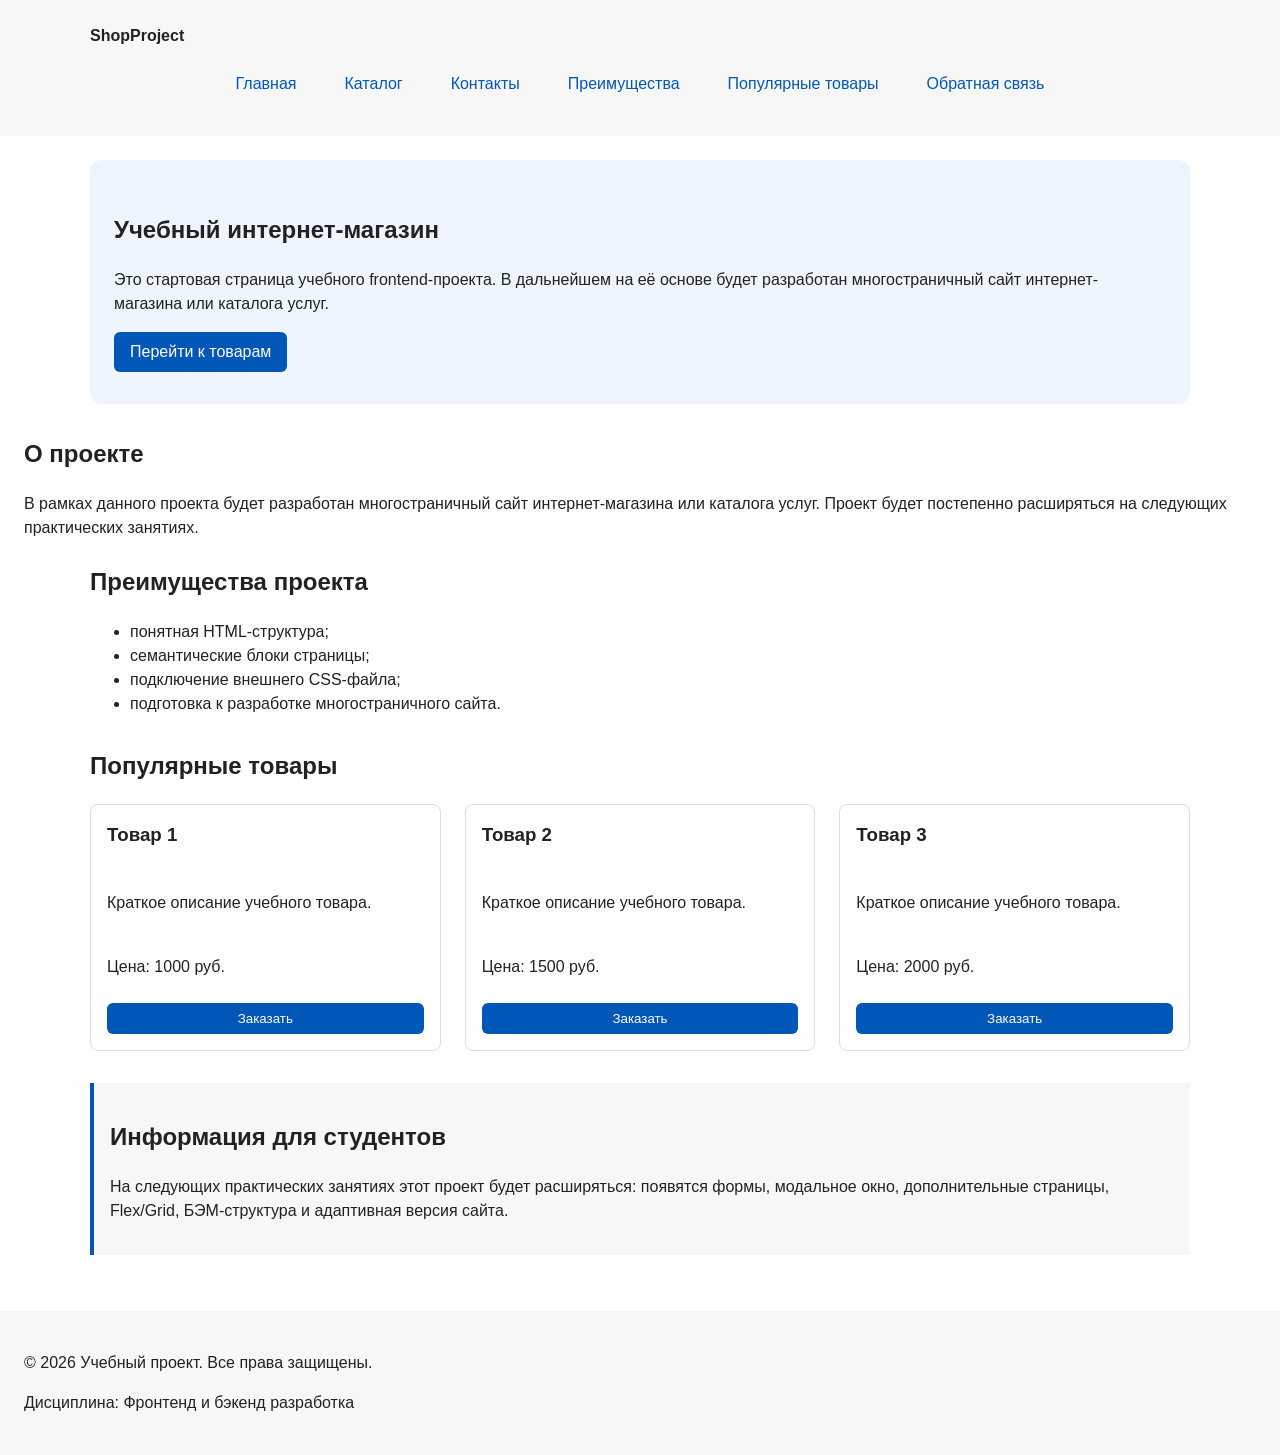
==== index.html @ bfd1b175 "feat: add multi-page structure navigation and anchors" ====
<!DOCTYPE html>
<html lang="ru">
<head>
  <meta charset="UTF-8">
  <meta name="viewport" content="width=device-width, initial-scale=1.0">
  <title>Учебный интернет-магазин</title>
  <link rel="stylesheet" href="css/style.css">
  <script src="js/main.js" defer></script>
  <meta property="og:type" content="website">
  <meta property="og:title" content="Учебный интернет-магазин">
  <meta property="og:description" content="Учебный frontend-проект интернет-магазина.">
  <meta property="og:image" content="https://username.github.io/kr1-html-css-shop/images/preview.jpg">
</head>

<body>
  <header>
    <div tabindex="0" class="site-header">
    <a tabindex="0" class="site-logo" href="index.html">ShopProject</a>

    <nav class="site-nav" aria-label="Основная навигация">
      <ul class="site-nav__list">
        <li><a href="index.html">Главная</a></li>
        <li><a href="catalog.html">Каталог</a></li>
        <li><a href="contacts.html">Контакты</a></li>
        <li><a href="index.html#advantages">Преимущества</a></li>
        <li><a href="index.html#popular">Популярные товары</a></li>
        <li><a href="index.html#contacts">Обратная связь</a></li>
      </ul>
    </nav>

  </div>
  </header>

  <main>
    <section tabindex="0" class="hero">
      <h1>Учебный интернет-магазин</h1>
      <p>
        Это стартовая страница учебного frontend-проекта.
        В дальнейшем на её основе будет разработан многостраничный сайт
        интернет-магазина или каталога услуг.
      </p>
      <a tabindex="0" class="button" href="#popular">Перейти к товарам</a>
    </section>

    <section>
        <h2>О проекте</h2>
        <p>
            В рамках данного проекта будет разработан многостраничный сайт
            интернет-магазина или каталога услуг. Проект будет постепенно
            расширяться на следующих практических занятиях.
        </p>
    </section>
    
    <section tabindex="0" class="section" id="advantages">
      <h2>Преимущества проекта</h2>

      <ul tabindex="0" class="advantages-list">
        <li>понятная HTML-структура;</li>
        <li>семантические блоки страницы;</li>
        <li>подключение внешнего CSS-файла;</li>
        <li>подготовка к разработке многостраничного сайта.</li>
      </ul>
    </section>
    
    <section class="section" id="popular">
      <h2>Популярные товары</h2>

      <div class="products-grid">
        <article class="product-card">
          <h3>Товар 1</h3>
          <p>Краткое описание учебного товара.</p>
          <p>Цена: 1000 руб.</p>
          <button class="button product-card__button" type="button" data-product="Товар 1">
            Заказать
          </button>
        </article>

        <article class="product-card">
          <h3>Товар 2</h3>
          <p>Краткое описание учебного товара.</p>
          <p>Цена: 1500 руб.</p>
          <button class="button product-card__button" type="button" data-product="Товар 2">
            Заказать
          </button>
        </article>

        <article class="product-card">
          <h3>Товар 3</h3>
          <p>Краткое описание учебного товара.</p>
          <p>Цена: 2000 руб.</p>
          <button class="button product-card__button" type="button" data-product="Товар 3">
            Заказать
          </button>
        </article>
      </div>
    </section>
    
    <aside tabindex="0" class="aside-info">
      <h2>Информация для студентов</h2>
      <p>
        На следующих практических занятиях этот проект будет расширяться:
        появятся формы, модальное окно, дополнительные страницы, Flex/Grid,
        БЭМ-структура и адаптивная версия сайта.
      </p>
    </aside>

  </main>

  <footer id="contacts">
    <p>&copy; 2026 Учебный проект. Все права защищены.</p>
    <p>Дисциплина: Фронтенд и бэкенд разработка</p>
  </footer>

  <dialog tabindex="0" class="order-dialog" id="order-dialog" aria-labelledby="order-dialog-title">
    <h2 id="order-dialog-title">Оформление заявки</h2>

    <form tabindex="0" class="order-form" id="order-form" action="#" method="post" novalidate>
      <input id="selected-product" name="selected-product" type="hidden">

      <div tabindex="0" class="form-field">
        <label for="order-name">Имя</label>
        <input
          id="order-name"
          name="name"
          type="text"
          placeholder="Введите ваше имя"
          minlength="2"
          autocomplete="given-name"
          required
        >
      </div>

      <div tabindex="0" class="form-field">
        <label for="order-email">E-mail</label>
        <input
          id="order-email"
          name="email"
          type="email"
          placeholder="example@mail.ru"
          autocomplete="email"
          required
        >
      </div>

      <div tabindex="0" class="form-field">
        <label for="order-phone">Телефон</label>
        <input
          id="order-phone"
          name="phone"
          type="tel"
          inputmode="tel"
          placeholder="+7 (900) 000-00-00"
          pattern="^\+7 \(\d{3}\) \d{3}-\d{2}-\d{2}$"
          required
        >
        <small>Формат: +7 (900) 000-00-00</small>
      </div>

      <div tabindex="0" class="form-field">
        <label for="order-date">Дата связи</label>
        <input
          id="order-date"
          name="date"
          type="date"
        >
      </div>

      <div tabindex="0" class="form-field">
        <label for="order-topic">Тема заявки</label>
        <select id="order-topic" name="topic" required>
          <option value="">Выберите тему</option>
          <option value="product">Заказ товара</option>
          <option value="consultation">Консультация</option>
          <option value="delivery">Доставка</option>
        </select>
      </div>

      <div tabindex="0" class="form-field">
        <label for="order-comment">Комментарий</label>
        <textarea
          id="order-comment"
          name="comment"
          rows="4"
          placeholder="Укажите дополнительную информацию"
        ></textarea>
      </div>

      <div tabindex="0" class="form-field form-field--checkbox" id="checkbox-order-dialog">
        <label>
          <input
            id="order-agreement"
            name="agreement"
            type="checkbox"
            required
          >
          Я согласен на обработку данных
        </label>
      </div>

      <div tabindex="0" class="form-actions">
        <button type="button" id="close-order-dialog">Закрыть</button>
        <button type="submit" id="submit-order-dialog">Отправить заявку</button>
      </div>
    </form>
  </dialog>

  <p tabindex="0" class="success-message" id="success-message" hidden>
    Форма успешно отправлена!
  </p>
</body>
</html>
---- css/style.css ----
/* ===============================
   1. Переменные проекта
   =============================== */

:root {
  /* Основные цвета проекта */
  --color-bg: #ffffff;
  --color-text: #222222;
  --color-muted: #666666;
  --color-primary: #0057b8;
  --color-primary-dark: #003f86;
  --color-border: #dddddd;
  --color-surface: #f7f7f7;
  --color-surface-accent: #eef5ff;
  --color-danger: #b00020;
  --color-success: #168a2f;
  --color-success-bg: #eefaf0;
  --color-white: #ffffff;

  /* Отступы */
  --space-xs: 4px;
  --space-sm: 8px;
  --space-md: 16px;
  --space-lg: 24px;
  --space-xl: 32px;

  /* Скругления */
  --radius-sm: 6px;
  --radius-md: 8px;
  --radius-lg: 12px;

  /* Размеры */
  --container-width: 1100px;
}

/* ===============================
   2. Базовые стили
   =============================== */

* {
  box-sizing: border-box;
}

body {
  margin: 0;
  font-family: Arial, sans-serif;
  line-height: 1.5;
  color: var(--color-text);
  background-color: var(--color-bg);
}

header,
main,
footer {
  padding: var(--space-lg);
}

header {
  background-color: var(--color-surface);
  position: sticky;
  z-index: 1000;
  top: 0;
}

footer {
  background-color: var(--color-surface);
}

/* ===============================
   3. Общие элементы интерфейса
   =============================== */

a {
  color: var(--color-primary);
}

a:hover {
  color: var(--color-primary-dark);
}

a:focus-visible {
  outline: 2px solid var(--color-primary);
  outline-offset: 3px;
}

.button {
  display: inline-block;
  padding: var(--space-sm) var(--space-md);
  color: var(--color-white);
  background-color: var(--color-primary);
  text-decoration: none;
  border: none;
  border-radius: var(--radius-sm);
  cursor: pointer;
}

.button:hover {
  background-color: var(--color-primary-dark);
  color: var(--color-white);
}

.button:focus-visible {
  outline: 2px solid var(--color-primary);
  outline-offset: 3px;
}

.button:disabled {
  opacity: 0.6;
  cursor: not-allowed;
}

/* ===============================
   4. Компоненты страницы
   =============================== */

.hero {
  max-width: var(--container-width);
  margin: 0 auto var(--space-xl);
  padding: var(--space-xl) var(--space-lg);
  background-color: var(--color-surface-accent);
  border-radius: var(--radius-lg);
}

.section {
  max-width: var(--container-width);
  margin: 0 auto var(--space-xl);
}

.section h2 {
  margin-top: 0;
}

.products-grid {
  display: grid;
  grid-template-columns: repeat(3, 1fr);
  gap: var(--space-lg);
}

.product-card {
  display: flex;
  flex-direction: column;
  gap: var(--space-sm);
  margin-bottom: 0;
  padding: var(--space-md);
  border: 1px solid var(--color-border);
  border-radius: var(--radius-md);
  background-color: var(--color-bg);
}

.product-card .button {
  margin-top: auto;
}

.product-card:hover {
  border-color: var(--color-primary);
}

.product-card h3 {
  margin-top: 0;
}



section {
  margin-bottom: 24px;
}

section h2 {
  margin-top: 0;
}

.aside-info {
  max-width: var(--container-width);
  margin: 0 auto var(--space-xl);
  padding: var(--space-md);
  border-left: 4px solid var(--color-primary);
  background-color: var(--color-surface);
}

/* ===============================
   5. Форма и модальное окно
   =============================== */

.order-dialog {
  width: min(100% - 32px, 560px);
  padding: var(--space-lg);
  border: none;
  border-radius: var(--radius-lg);
}

.order-dialog::backdrop {
  background-color: rgba(0, 0, 0, 0.5);
}

.form-field {
  margin-bottom: var(--space-md);
}

.form-field label {
  display: block;
  margin-bottom: var(--space-xs);
}

.form-field input,
.form-field select,
.form-field textarea {
  width: 100%;
  padding: 10px 12px;
  border: 1px solid var(--color-border);
  border-radius: var(--radius-sm);
  font: inherit;
}

.form-field input[type="checkbox"] {
  width: auto;
}

.form-field small {
  display: block;
  margin-top: var(--space-xs);
  color: var(--color-muted);
}

.form-field input:hover,
.form-field select:hover,
.form-field textarea:hover {
  border-color: var(--color-primary);
}

.form-field input:focus-visible,
.form-field select:focus-visible,
.form-field textarea:focus-visible,
.form-actions button:focus-visible {
  outline: 2px solid var(--color-primary);
  outline-offset: 3px;
}

[aria-invalid="true"] {
  border-color: var(--color-danger);
}

.success-message {
  max-width: var(--container-width);
  margin: var(--space-lg) auto;
  padding: var(--space-md);
  border-left: 4px solid var(--color-success);
  background-color: var(--color-success-bg);
}

/*
  Кнопки формы.
*/
.form-actions {
  display: flex;
  gap: 12px;
  margin-top: 20px;
}

/*
  Ограничиваем ширину содержимого шапки,
  чтобы оно не растягивалось слишком сильно на широких экранах.
*/
.site-header {
  max-width: 1100px;
  margin: 0 auto;
}

/*
  Оформляем текстовый логотип.
*/
.site-logo {
  font-weight: bold;
  text-decoration: none;
  color: #222222;
}

/*
  Убираем стандартные отступы и маркеры списка навигации.
*/
.site-nav__list {
  display: flex;
  flex-wrap: wrap;
  justify-content: center;
  align-items: center;
  gap: var(--space-md);
  padding: 0;
  margin: var(--space-md) 0 0;
  list-style: none;
}

/*
  Добавляем расстояние между пунктами меню.
*/
.site-nav__list li {
  margin-bottom: 8px;
}

.site-nav__list a {
  display: inline-block;
  padding: var(--space-sm) var(--space-md);
  color: var(--color-primary);
  text-decoration: none;
  border-radius: var(--radius-sm);
}

.site-nav__list a:hover {
  color: var(--color-white);
  background-color: var(--color-primary);
}

.breadcrumbs {
  max-width: var(--container-width);
  margin: 0 auto var(--space-md);
  font-size: 14px;
  color: var(--color-muted);
}

.breadcrumbs a {
  color: var(--color-primary);
}

.breadcrumbs span::before {
  content: " / ";
  color: var(--color-muted);
}

html {
  scroll-behavior: smooth;
}

:target {
  outline: 2px dashed var(--color-primary);
  outline-offset: 4px;
}
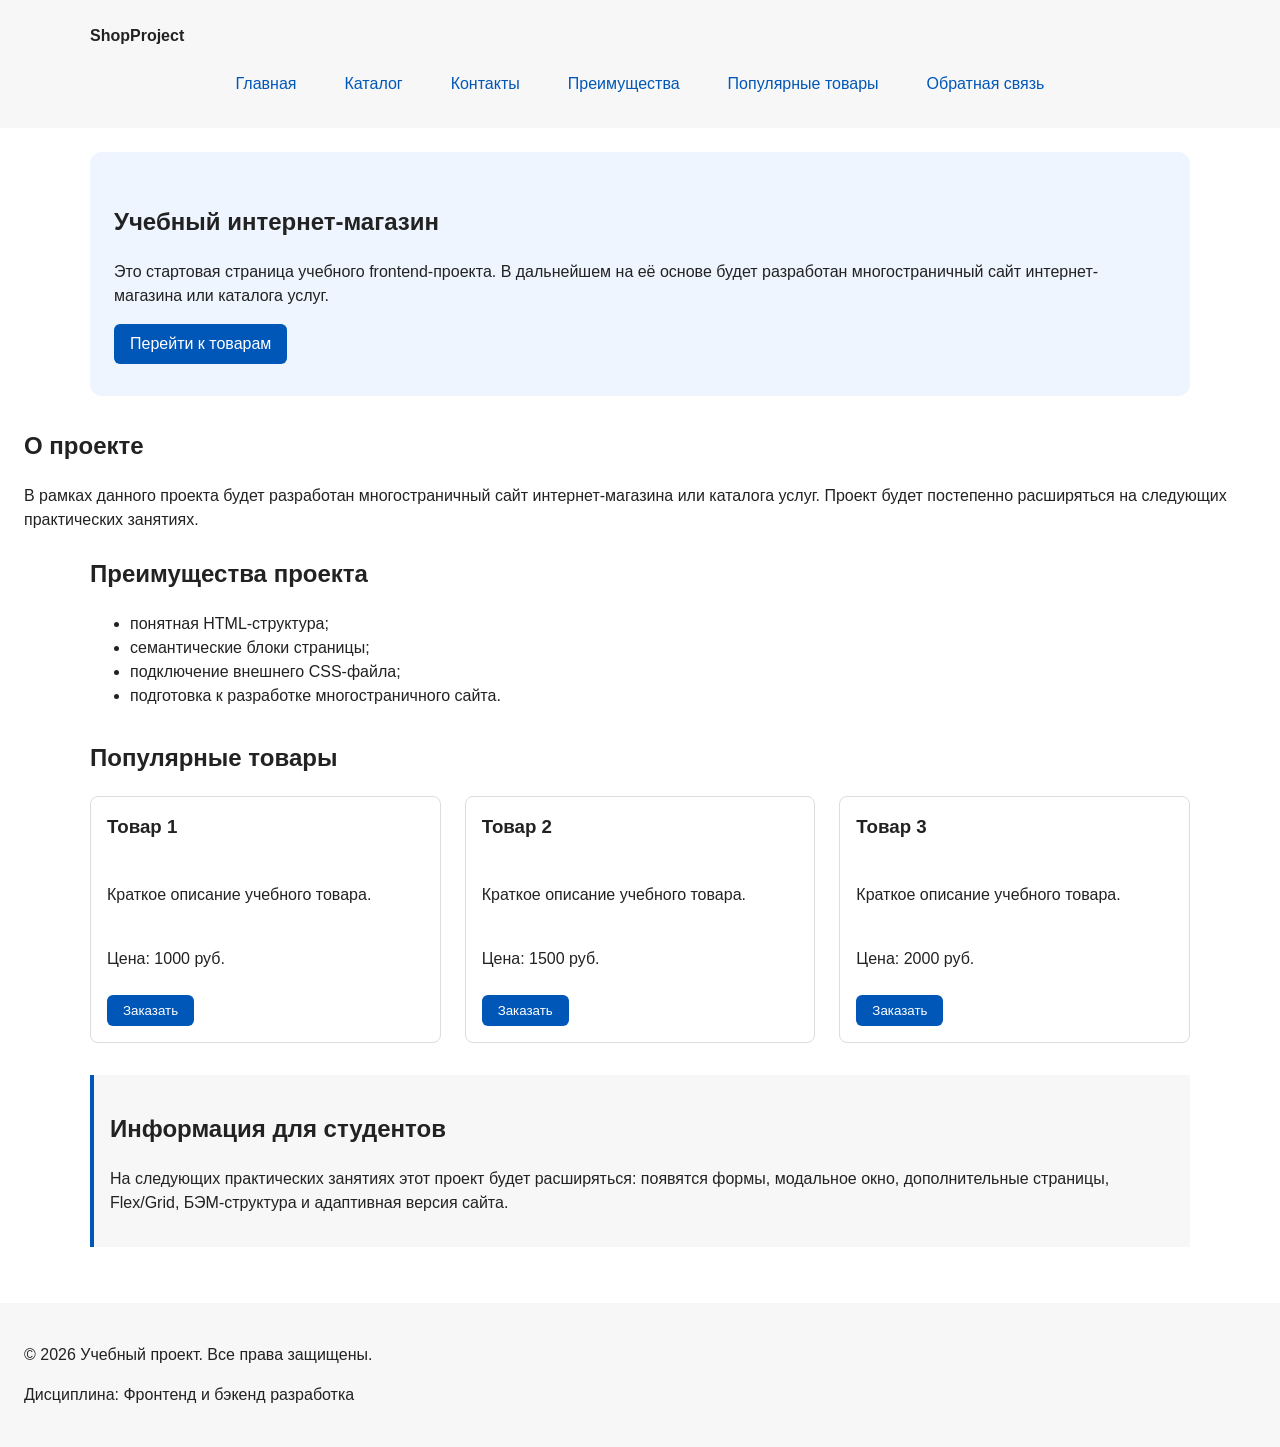
==== commit 6cdc1e93: "feat: add flex navigation and grid catalog layout" ====
--- a/index.html
+++ b/index.html
@@ -94,6 +94,7 @@
         </article>
       </div>
     </section>
+
     
     <aside tabindex="0" class="aside-info">
       <h2>Информация для студентов</h2>
--- a/css/style.css
+++ b/css/style.css
@@ -149,6 +149,7 @@
 
 .product-card .button {
   margin-top: auto;
+  align-self: flex-start;
 }
 
 .product-card:hover {
@@ -274,9 +275,6 @@
   color: #222222;
 }
 
-/*
-  Убираем стандартные отступы и маркеры списка навигации.
-*/
 .site-nav__list {
   display: flex;
   flex-wrap: wrap;
@@ -288,13 +286,6 @@
   list-style: none;
 }
 
-/*
-  Добавляем расстояние между пунктами меню.
-*/
-.site-nav__list li {
-  margin-bottom: 8px;
-}
-
 .site-nav__list a {
   display: inline-block;
   padding: var(--space-sm) var(--space-md);
@@ -331,4 +322,54 @@
 :target {
   outline: 2px dashed var(--color-primary);
   outline-offset: 4px;
-}+}
+
+.catalog-layout {
+  max-width: var(--container-width);
+  margin: 0 auto var(--space-xl);
+  display: grid;
+  grid-template-columns: 260px 1fr;
+  grid-template-areas: "filters products";
+  gap: var(--space-lg);
+}
+
+.catalog-filters {
+  grid-area: filters;
+  padding: var(--space-md);
+  border: 1px solid var(--color-border);
+  border-radius: var(--radius-md);
+  background-color: var(--color-surface);
+}
+
+.catalog-products {
+  grid-area: products;
+}
+
+.filters-form {
+  display: grid;
+  gap: var(--space-md);
+}
+
+.filters-form fieldset {
+  margin: 0;
+  padding: var(--space-md);
+  border: 1px solid var(--color-border);
+  border-radius: var(--radius-sm);
+}
+
+.filters-form legend {
+  font-weight: 700;
+}
+
+.filters-form label {
+  display: block;
+  margin-bottom: var(--space-sm);
+}
+
+.filters-form input[type="number"] {
+  width: 100%;
+  padding: 8px 10px;
+  border: 1px solid var(--color-border);
+  border-radius: var(--radius-sm);
+  font: inherit;
+}
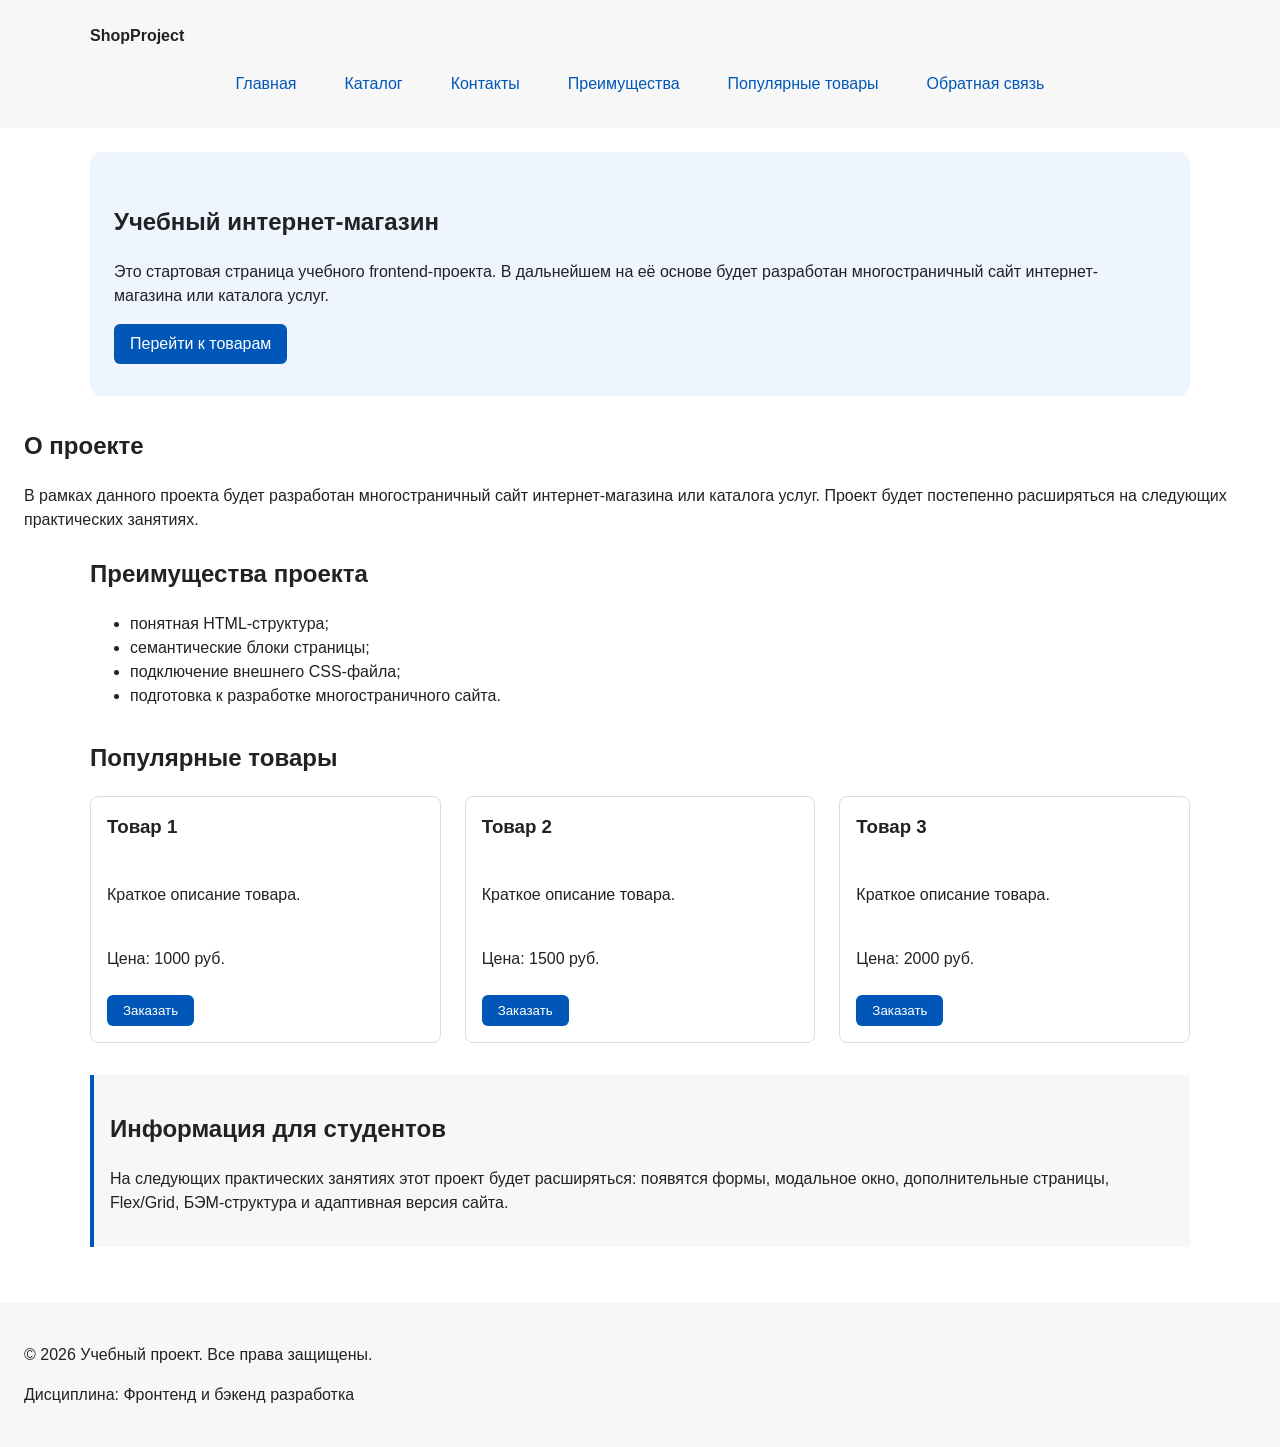
==== commit d27665cd: "some fix" ====
--- a/index.html
+++ b/index.html
@@ -9,7 +9,7 @@
   <meta property="og:type" content="website">
   <meta property="og:title" content="Учебный интернет-магазин">
   <meta property="og:description" content="Учебный frontend-проект интернет-магазина.">
-  <meta property="og:image" content="https://username.github.io/kr1-html-css-shop/images/preview.jpg">
+  <meta property="og:image" content="https://razen-mirea.github.io/kr1-html-css-shop/images/preview.jpg">
 </head>
 
 <body>
@@ -67,28 +67,28 @@
 
       <div class="products-grid">
         <article class="product-card">
-          <h3>Товар 1</h3>
-          <p>Краткое описание учебного товара.</p>
-          <p>Цена: 1000 руб.</p>
-          <button class="button product-card__button" type="button" data-product="Товар 1">
+          <h3 class="product-card__title">Товар 1</h3>
+          <p class="product-card__description">Краткое описание товара.</p>
+          <p class="product-card__price">Цена: 1000 руб.</p>
+          <button class="button product-card__button" type="button">
             Заказать
           </button>
         </article>
 
         <article class="product-card">
-          <h3>Товар 2</h3>
-          <p>Краткое описание учебного товара.</p>
-          <p>Цена: 1500 руб.</p>
-          <button class="button product-card__button" type="button" data-product="Товар 2">
+          <h3 class="product-card__title">Товар 2</h3>
+          <p class="product-card__description">Краткое описание товара.</p>
+          <p class="product-card__price">Цена: 1500 руб.</p>
+          <button class="button product-card__button" type="button">
             Заказать
           </button>
         </article>
 
         <article class="product-card">
-          <h3>Товар 3</h3>
-          <p>Краткое описание учебного товара.</p>
-          <p>Цена: 2000 руб.</p>
-          <button class="button product-card__button" type="button" data-product="Товар 3">
+          <h3 class="product-card__title">Товар 3</h3>
+          <p class="product-card__description">Краткое описание товара.</p>
+          <p class="product-card__price">Цена: 2000 руб.</p>
+          <button class="button product-card__button" type="button">
             Заказать
           </button>
         </article>
--- a/css/style.css
+++ b/css/style.css
@@ -31,6 +31,7 @@
 
   /* Размеры */
   --container-width: 1100px;
+  --header-height: 150px;
 }
 
 /* ===============================
@@ -317,6 +318,7 @@
 
 html {
   scroll-behavior: smooth;
+  scroll-padding-top: var(--header-height);
 }
 
 :target {
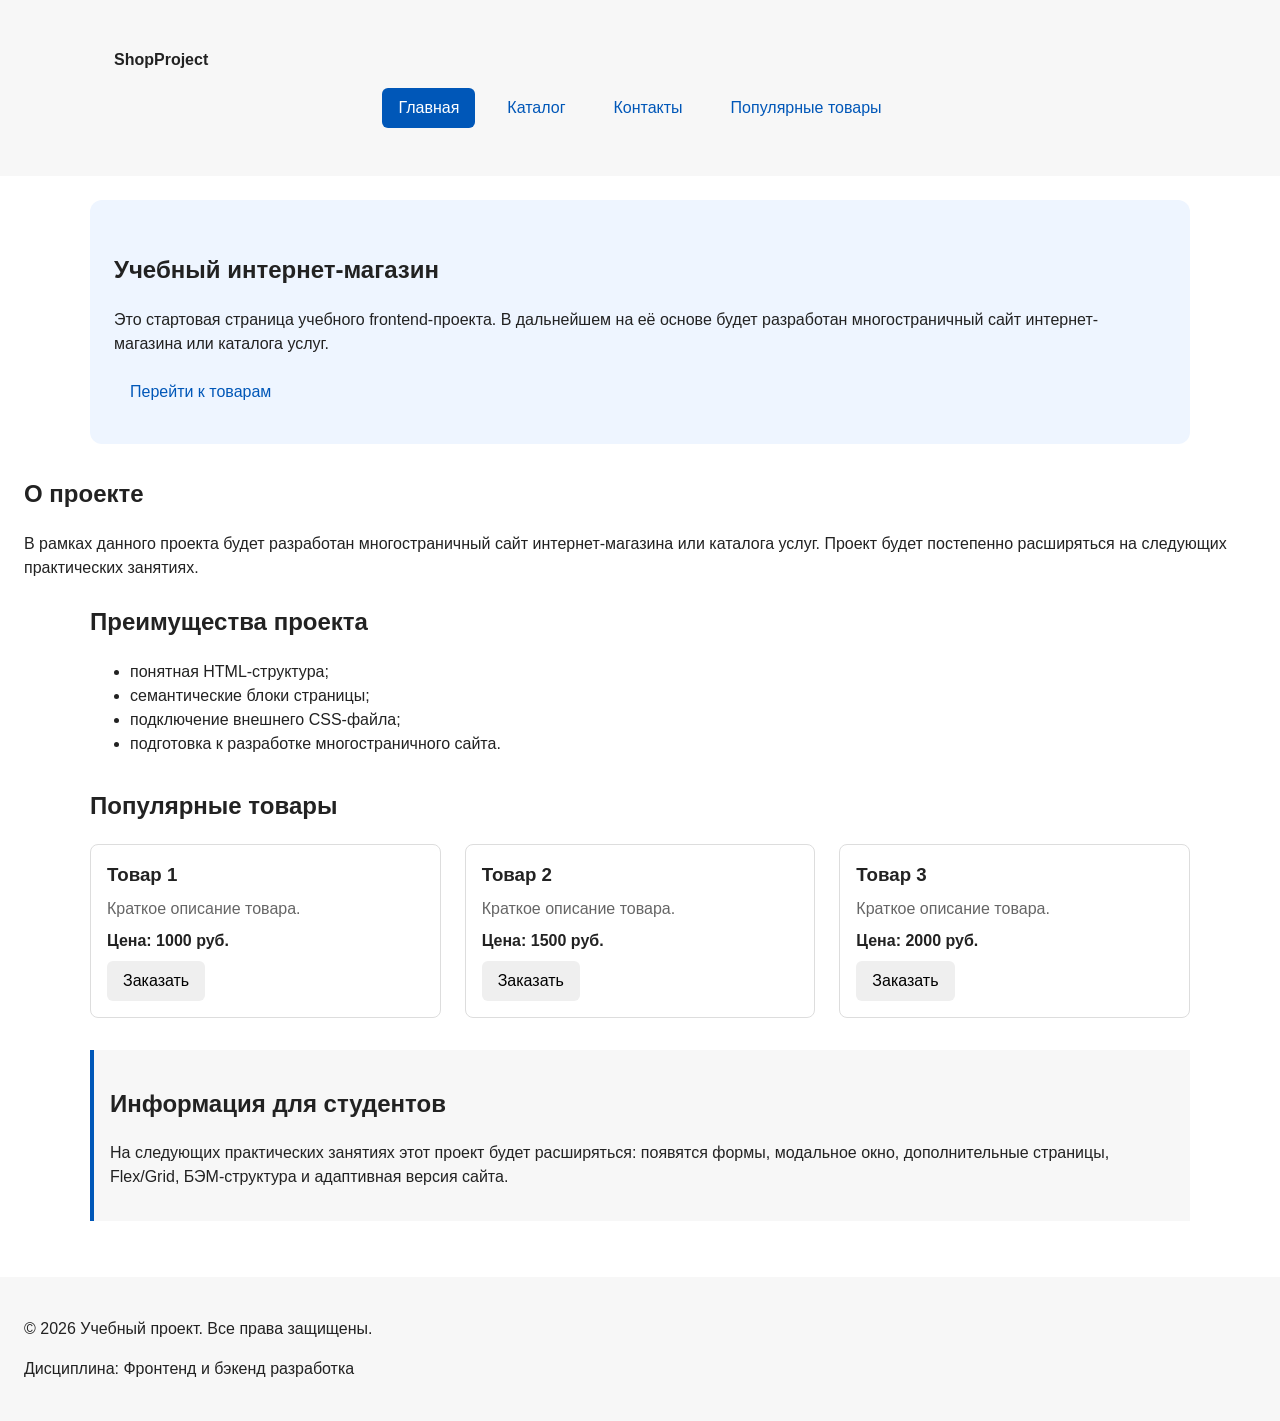
==== commit 45723e08: "refactor: apply BEM naming to CSS classes" ====
--- a/index.html
+++ b/index.html
@@ -13,20 +13,33 @@
 </head>
 
 <body>
-  <header>
-    <div tabindex="0" class="site-header">
-    <a tabindex="0" class="site-logo" href="index.html">ShopProject</a>
+  <header class="site-header">
+  <div class="site-header__inner">
+    <a class="site-header__logo" href="index.html">ShopProject</a>
 
     <nav class="site-nav" aria-label="Основная навигация">
       <ul class="site-nav__list">
-        <li><a href="index.html">Главная</a></li>
-        <li><a href="catalog.html">Каталог</a></li>
-        <li><a href="contacts.html">Контакты</a></li>
-        <li><a href="index.html#advantages">Преимущества</a></li>
-        <li><a href="index.html#popular">Популярные товары</a></li>
-        <li><a href="index.html#contacts">Обратная связь</a></li>
+        <li class="site-nav__item">
+          <a class="site-nav__link site-nav__link--active" href="index.html">
+            Главная
+          </a>
+        </li>
+        <li class="site-nav__item">
+          <a class="site-nav__link" href="catalog.html">Каталог</a>
+        </li>
+        <li class="site-nav__item">
+          <a class="site-nav__link" href="contacts.html">Контакты</a>
+        </li>
+        <li class="site-nav__item">
+          <a class="site-nav__link" href="index.html#popular">
+            Популярные товары
+          </a>
+        </li>
       </ul>
     </nav>
+  </div>
+</header>
+
 
   </div>
   </header>
@@ -70,7 +83,7 @@
           <h3 class="product-card__title">Товар 1</h3>
           <p class="product-card__description">Краткое описание товара.</p>
           <p class="product-card__price">Цена: 1000 руб.</p>
-          <button class="button product-card__button" type="button">
+          <button class="button product-card__button" type="button" data-product="Товар 1">
             Заказать
           </button>
         </article>
@@ -79,7 +92,7 @@
           <h3 class="product-card__title">Товар 2</h3>
           <p class="product-card__description">Краткое описание товара.</p>
           <p class="product-card__price">Цена: 1500 руб.</p>
-          <button class="button product-card__button" type="button">
+          <button class="button product-card__button" type="button" data-product="Товар 2">
             Заказать
           </button>
         </article>
@@ -88,7 +101,7 @@
           <h3 class="product-card__title">Товар 3</h3>
           <p class="product-card__description">Краткое описание товара.</p>
           <p class="product-card__price">Цена: 2000 руб.</p>
-          <button class="button product-card__button" type="button">
+          <button class="button product-card__button" type="button" data-product="Товар 3">
             Заказать
           </button>
         </article>
@@ -118,34 +131,32 @@
     <form tabindex="0" class="order-form" id="order-form" action="#" method="post" novalidate>
       <input id="selected-product" name="selected-product" type="hidden">
 
-      <div tabindex="0" class="form-field">
-        <label for="order-name">Имя</label>
-        <input
+      <div class="order-form__field">
+        <label class="order-form__label" for="order-name">Имя</label>
+        <input
+          class="order-form__input"
           id="order-name"
           name="name"
           type="text"
-          placeholder="Введите ваше имя"
-          minlength="2"
-          autocomplete="given-name"
           required
         >
       </div>
 
-      <div tabindex="0" class="form-field">
-        <label for="order-email">E-mail</label>
-        <input
+      <div class="order-form__field">
+        <label class="order-form__label" for="order-email">E-mail</label>
+        <input
+          class="order-form__input"
           id="order-email"
           name="email"
           type="email"
-          placeholder="example@mail.ru"
-          autocomplete="email"
           required
         >
       </div>
 
-      <div tabindex="0" class="form-field">
-        <label for="order-phone">Телефон</label>
-        <input
+      <div class="order-form__field">
+        <label class="order-form__label" for="order-email">Телефон</label>
+        <input
+          class="order-form__input"
           id="order-phone"
           name="phone"
           type="tel"
@@ -154,12 +165,12 @@
           pattern="^\+7 \(\d{3}\) \d{3}-\d{2}-\d{2}$"
           required
         >
-        <small>Формат: +7 (900) 000-00-00</small>
       </div>
 
       <div tabindex="0" class="form-field">
         <label for="order-date">Дата связи</label>
         <input
+          class="order-form__input"
           id="order-date"
           name="date"
           type="date"
@@ -179,6 +190,7 @@
       <div tabindex="0" class="form-field">
         <label for="order-comment">Комментарий</label>
         <textarea
+          class="order-form__input"
           id="order-comment"
           name="comment"
           rows="4"
@@ -189,6 +201,7 @@
       <div tabindex="0" class="form-field form-field--checkbox" id="checkbox-order-dialog">
         <label>
           <input
+            class="order-form__input"
             id="order-agreement"
             name="agreement"
             type="checkbox"
@@ -198,9 +211,13 @@
         </label>
       </div>
 
-      <div tabindex="0" class="form-actions">
-        <button type="button" id="close-order-dialog">Закрыть</button>
-        <button type="submit" id="submit-order-dialog">Отправить заявку</button>
+      <div class="order-form__actions">
+        <button class="button button--secondary" type="button" id="close-order-dialog">
+          Закрыть
+        </button>
+        <button class="button button--primary" type="submit" id="submit-order-dialog">
+          Отправить заявку
+        </button>
       </div>
     </form>
   </dialog>
--- a/css/style.css
+++ b/css/style.css
@@ -87,17 +87,31 @@
 .button {
   display: inline-block;
   padding: var(--space-sm) var(--space-md);
+  border: none;
+  border-radius: var(--radius-sm);
+  font: inherit;
+  text-decoration: none;
+  cursor: pointer;
+}
+
+.button--primary {
   color: var(--color-white);
   background-color: var(--color-primary);
-  text-decoration: none;
-  border: none;
-  border-radius: var(--radius-sm);
-  cursor: pointer;
-}
-
-.button:hover {
+}
+
+.button--primary:hover {
   background-color: var(--color-primary-dark);
+}
+
+.button--secondary {
+  color: var(--color-primary);
+  background-color: transparent;
+  border: 1px solid var(--color-primary);
+}
+
+.button--secondary:hover {
   color: var(--color-white);
+  background-color: var(--color-primary);
 }
 
 .button:focus-visible {
@@ -105,7 +119,8 @@
   outline-offset: 3px;
 }
 
-.button:disabled {
+.button:disabled,
+.button--disabled {
   opacity: 0.6;
   cursor: not-allowed;
 }
@@ -141,24 +156,46 @@
   display: flex;
   flex-direction: column;
   gap: var(--space-sm);
-  margin-bottom: 0;
   padding: var(--space-md);
   border: 1px solid var(--color-border);
   border-radius: var(--radius-md);
   background-color: var(--color-bg);
 }
 
-.product-card .button {
+.product-card:hover {
+  border-color: var(--color-primary);
+}
+
+.product-card--featured {
+  border-color: var(--color-primary);
+}
+
+.product-card--discount {
+  border-color: var(--color-danger);
+}
+
+.product-card__title {
+  margin: 0;
+  color: var(--color-text);
+}
+
+.product-card__description {
+  margin: 0;
+  color: var(--color-muted);
+}
+
+.product-card__price {
+  margin: 0;
+  font-weight: 700;
+}
+
+.product-card--discount .product-card__price {
+  color: var(--color-danger);
+}
+
+.product-card__button {
   margin-top: auto;
   align-self: flex-start;
-}
-
-.product-card:hover {
-  border-color: var(--color-primary);
-}
-
-.product-card h3 {
-  margin-top: 0;
 }
 
 
@@ -193,6 +230,50 @@
 .order-dialog::backdrop {
   background-color: rgba(0, 0, 0, 0.5);
 }
+
+.order-dialog__title {
+  margin-top: 0;
+}
+
+.order-form__field {
+  margin-bottom: var(--space-md);
+}
+
+.order-form__label {
+  display: block;
+  margin-bottom: var(--space-xs);
+}
+
+.order-form__input,
+.order-form__select,
+.order-form__textarea {
+  width: 100%;
+  padding: 10px 12px;
+  border: 1px solid var(--color-border);
+  border-radius: var(--radius-sm);
+  font: inherit;
+}
+
+.order-form__input:hover,
+.order-form__select:hover,
+.order-form__textarea:hover {
+  border-color: var(--color-primary);
+}
+
+.order-form__input:focus-visible,
+.order-form__select:focus-visible,
+.order-form__textarea:focus-visible {
+  outline: 2px solid var(--color-primary);
+  outline-offset: 3px;
+}
+
+.order-form__actions {
+  display: flex;
+  gap: var(--space-md);
+  margin-top: var(--space-lg);
+}
+
+
 
 .form-field {
   margin-bottom: var(--space-md);
@@ -258,22 +339,22 @@
   margin-top: 20px;
 }
 
-/*
-  Ограничиваем ширину содержимого шапки,
-  чтобы оно не растягивалось слишком сильно на широких экранах.
-*/
+
+
 .site-header {
-  max-width: 1100px;
+  background-color: var(--color-surface);
+}
+
+.site-header__inner {
+  max-width: var(--container-width);
   margin: 0 auto;
-}
-
-/*
-  Оформляем текстовый логотип.
-*/
-.site-logo {
-  font-weight: bold;
+  padding: var(--space-lg);
+}
+
+.site-header__logo {
+  font-weight: 700;
+  color: var(--color-text);
   text-decoration: none;
-  color: #222222;
 }
 
 .site-nav__list {
@@ -287,7 +368,7 @@
   list-style: none;
 }
 
-.site-nav__list a {
+.site-nav__link {
   display: inline-block;
   padding: var(--space-sm) var(--space-md);
   color: var(--color-primary);
@@ -295,10 +376,22 @@
   border-radius: var(--radius-sm);
 }
 
-.site-nav__list a:hover {
+.site-nav__link:hover {
   color: var(--color-white);
   background-color: var(--color-primary);
 }
+
+.site-nav__link:focus-visible {
+  outline: 2px solid var(--color-primary);
+  outline-offset: 3px;
+}
+
+.site-nav__link--active {
+  color: var(--color-white);
+  background-color: var(--color-primary);
+}
+
+
 
 .breadcrumbs {
   max-width: var(--container-width);
@@ -307,14 +400,16 @@
   color: var(--color-muted);
 }
 
-.breadcrumbs a {
+.breadcrumbs__link {
   color: var(--color-primary);
 }
 
-.breadcrumbs span::before {
+.breadcrumbs__current::before {
   content: " / ";
   color: var(--color-muted);
 }
+
+
 
 html {
   scroll-behavior: smooth;
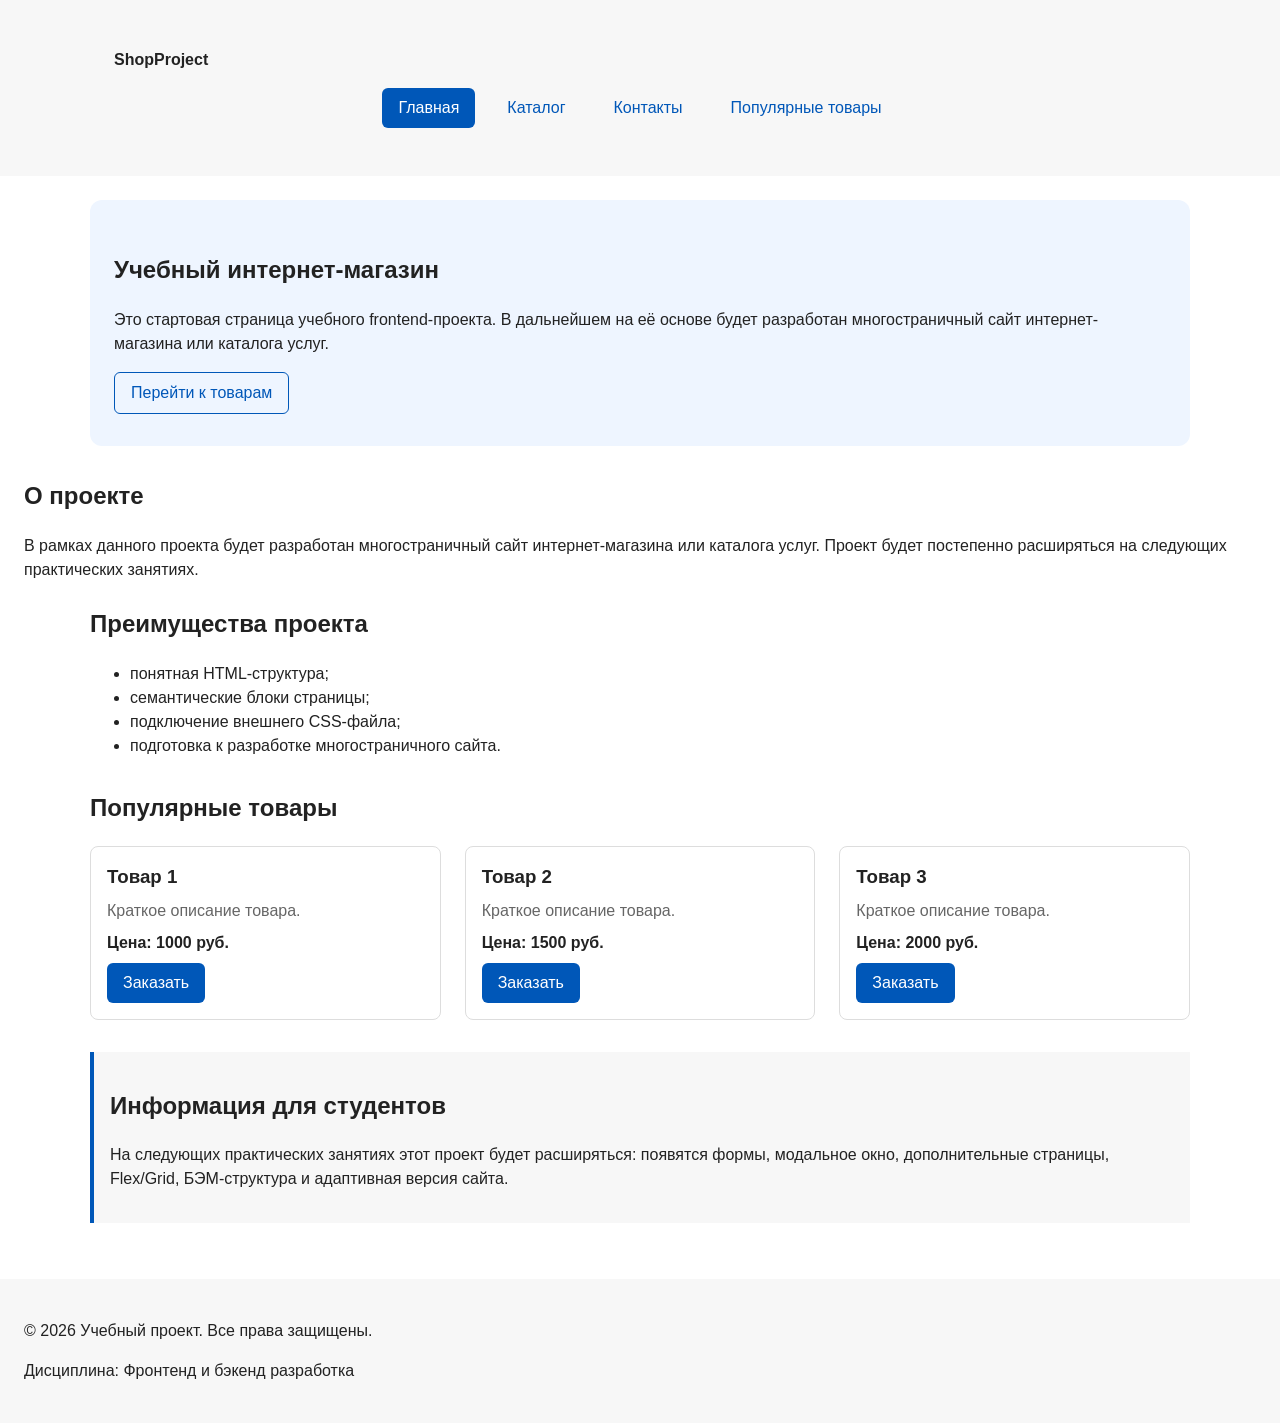
==== commit 2c98fc75: "style fix" ====
--- a/index.html
+++ b/index.html
@@ -52,7 +52,7 @@
         В дальнейшем на её основе будет разработан многостраничный сайт
         интернет-магазина или каталога услуг.
       </p>
-      <a tabindex="0" class="button" href="#popular">Перейти к товарам</a>
+      <a tabindex="0" class="button button--secondary" href="#popular">Перейти к товарам</a>
     </section>
 
     <section>
@@ -83,7 +83,7 @@
           <h3 class="product-card__title">Товар 1</h3>
           <p class="product-card__description">Краткое описание товара.</p>
           <p class="product-card__price">Цена: 1000 руб.</p>
-          <button class="button product-card__button" type="button" data-product="Товар 1">
+          <button class="button product-card__button button--primary" type="button" data-product="Товар 1">
             Заказать
           </button>
         </article>
@@ -92,7 +92,7 @@
           <h3 class="product-card__title">Товар 2</h3>
           <p class="product-card__description">Краткое описание товара.</p>
           <p class="product-card__price">Цена: 1500 руб.</p>
-          <button class="button product-card__button" type="button" data-product="Товар 2">
+          <button class="button product-card__button button--primary" type="button" data-product="Товар 2">
             Заказать
           </button>
         </article>
@@ -101,7 +101,7 @@
           <h3 class="product-card__title">Товар 3</h3>
           <p class="product-card__description">Краткое описание товара.</p>
           <p class="product-card__price">Цена: 2000 руб.</p>
-          <button class="button product-card__button" type="button" data-product="Товар 3">
+          <button class="button product-card__button button--primary" type="button" data-product="Товар 3">
             Заказать
           </button>
         </article>
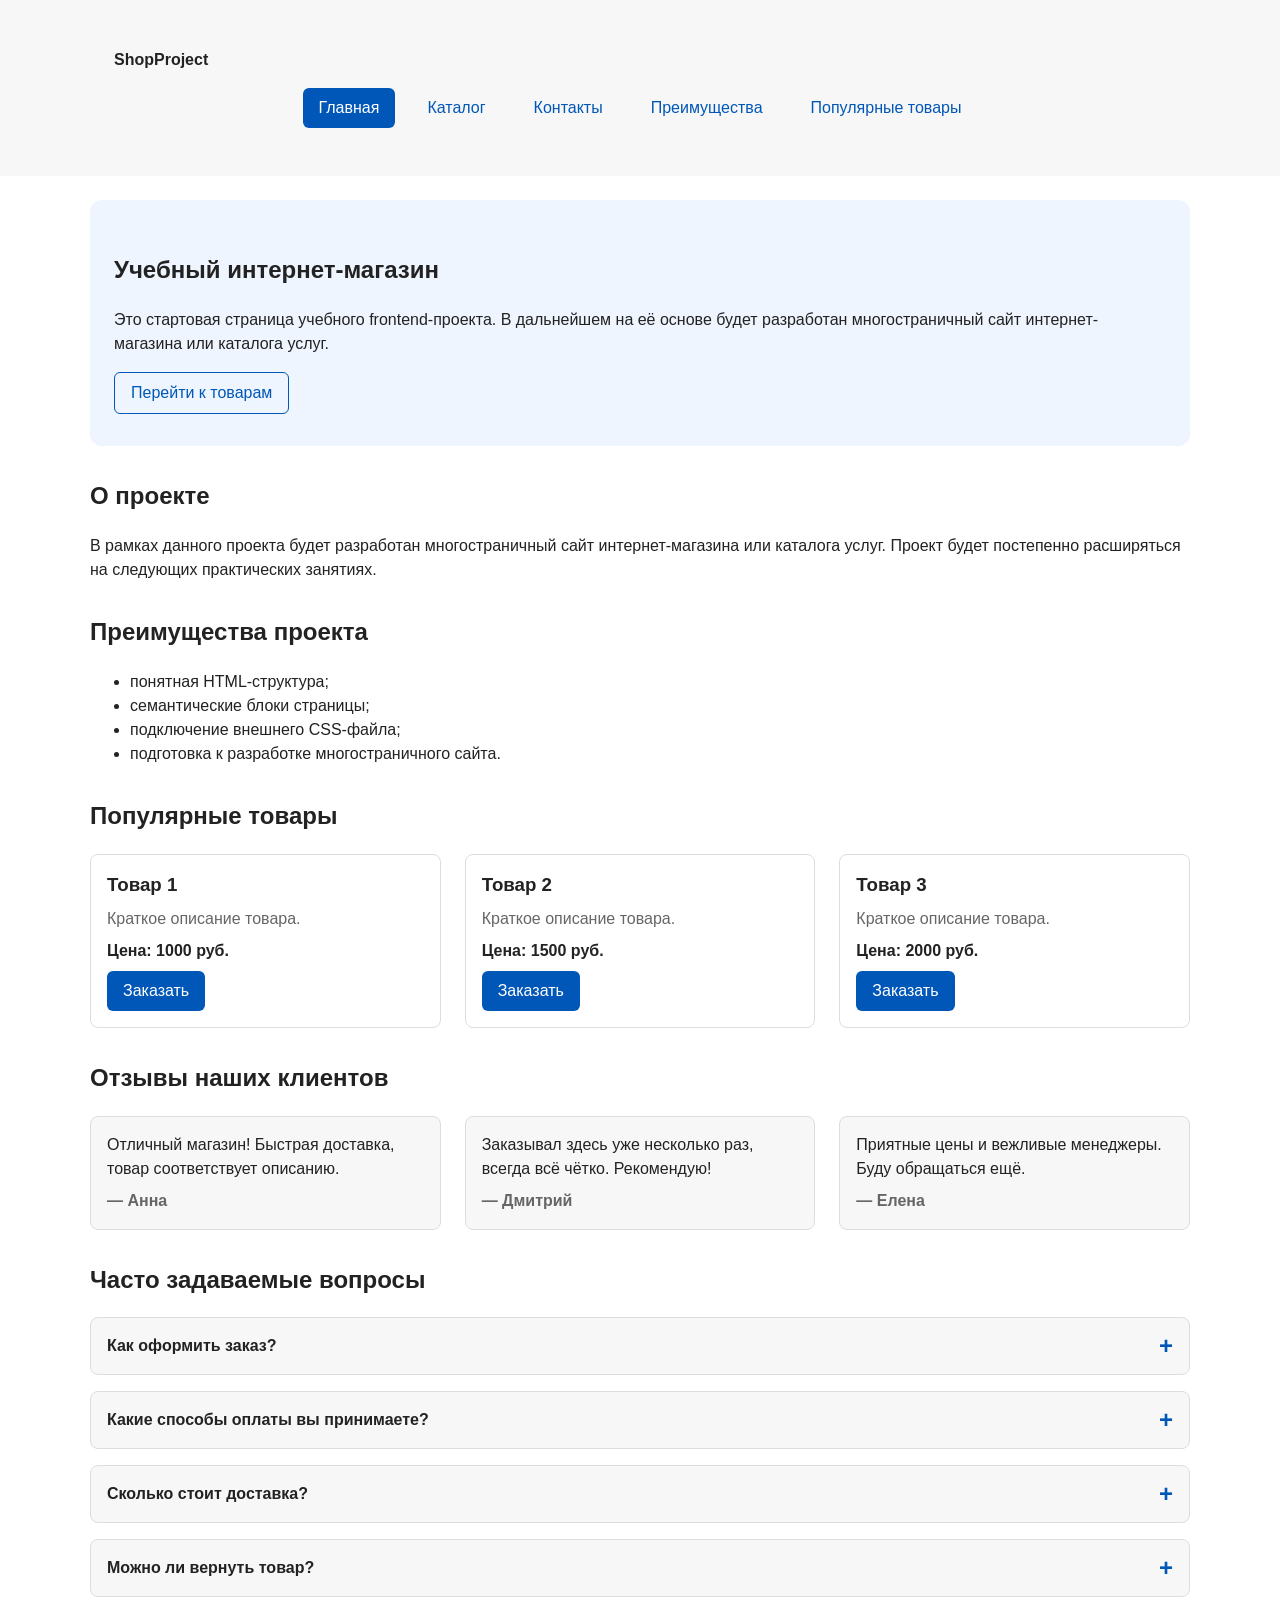
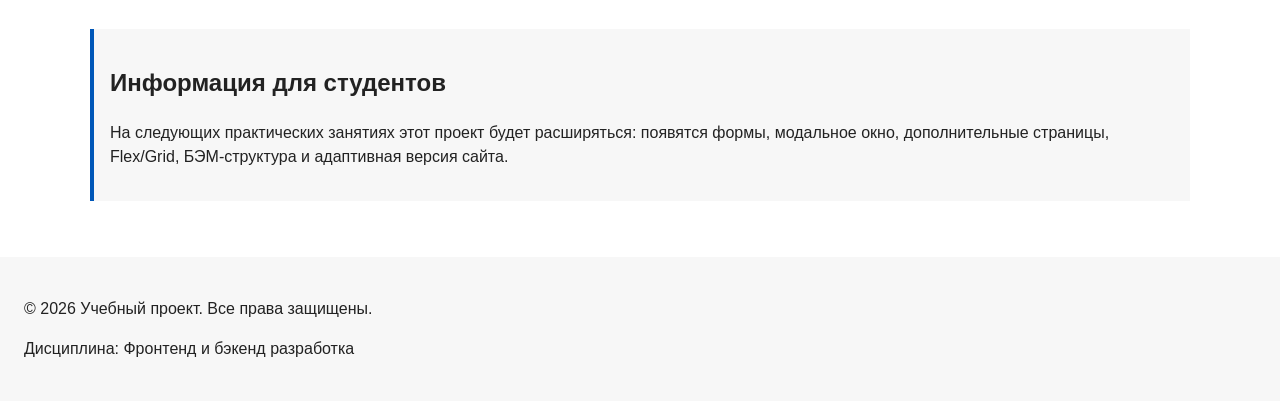
==== commit 64f76a9b: "4 new features" ====
--- a/index.html
+++ b/index.html
@@ -4,77 +4,76 @@
   <meta charset="UTF-8">
   <meta name="viewport" content="width=device-width, initial-scale=1.0">
   <title>Учебный интернет-магазин</title>
+  <meta name="description" content="Учебный frontend-проект интернет-магазина: каталог, карточки товаров, форма заявки.">
+
   <link rel="stylesheet" href="css/style.css">
-  <script src="js/main.js" defer></script>
+
   <meta property="og:type" content="website">
   <meta property="og:title" content="Учебный интернет-магазин">
   <meta property="og:description" content="Учебный frontend-проект интернет-магазина.">
   <meta property="og:image" content="https://razen-mirea.github.io/kr1-html-css-shop/images/preview.jpg">
+
+  <script src="js/main.js" defer></script>
 </head>
 
 <body>
   <header class="site-header">
-  <div class="site-header__inner">
-    <a class="site-header__logo" href="index.html">ShopProject</a>
-
-    <nav class="site-nav" aria-label="Основная навигация">
-      <ul class="site-nav__list">
-        <li class="site-nav__item">
-          <a class="site-nav__link site-nav__link--active" href="index.html">
-            Главная
-          </a>
-        </li>
-        <li class="site-nav__item">
-          <a class="site-nav__link" href="catalog.html">Каталог</a>
-        </li>
-        <li class="site-nav__item">
-          <a class="site-nav__link" href="contacts.html">Контакты</a>
-        </li>
-        <li class="site-nav__item">
-          <a class="site-nav__link" href="index.html#popular">
-            Популярные товары
-          </a>
-        </li>
-      </ul>
-    </nav>
-  </div>
-</header>
-
-
-  </div>
+    <div class="site-header__inner">
+      <a class="site-header__logo" href="index.html">ShopProject</a>
+
+      <nav class="site-nav" aria-label="Основная навигация">
+        <ul class="site-nav__list">
+          <li class="site-nav__item">
+            <a class="site-nav__link site-nav__link--active" href="index.html">Главная</a>
+          </li>
+          <li class="site-nav__item">
+            <a class="site-nav__link" href="catalog.html">Каталог</a>
+          </li>
+          <li class="site-nav__item">
+            <a class="site-nav__link" href="contacts.html">Контакты</a>
+          </li>
+          <li class="site-nav__item">
+            <a class="site-nav__link" href="index.html#advantages">Преимущества</a>
+          </li>
+          <li class="site-nav__item">
+            <a class="site-nav__link" href="index.html#popular">Популярные товары</a>
+          </li>
+        </ul>
+      </nav>
+    </div>
   </header>
 
   <main>
-    <section tabindex="0" class="hero">
+    <section class="hero">
       <h1>Учебный интернет-магазин</h1>
       <p>
         Это стартовая страница учебного frontend-проекта.
         В дальнейшем на её основе будет разработан многостраничный сайт
         интернет-магазина или каталога услуг.
       </p>
-      <a tabindex="0" class="button button--secondary" href="#popular">Перейти к товарам</a>
-    </section>
-
-    <section>
-        <h2>О проекте</h2>
-        <p>
-            В рамках данного проекта будет разработан многостраничный сайт
-            интернет-магазина или каталога услуг. Проект будет постепенно
-            расширяться на следующих практических занятиях.
-        </p>
-    </section>
-    
-    <section tabindex="0" class="section" id="advantages">
+      <a class="button button--secondary" href="#popular">Перейти к товарам</a>
+    </section>
+
+    <section class="section">
+      <h2>О проекте</h2>
+      <p>
+        В рамках данного проекта будет разработан многостраничный сайт
+        интернет-магазина или каталога услуг. Проект будет постепенно
+        расширяться на следующих практических занятиях.
+      </p>
+    </section>
+
+    <section class="section" id="advantages">
       <h2>Преимущества проекта</h2>
 
-      <ul tabindex="0" class="advantages-list">
+      <ul class="advantages-list">
         <li>понятная HTML-структура;</li>
         <li>семантические блоки страницы;</li>
         <li>подключение внешнего CSS-файла;</li>
         <li>подготовка к разработке многостраничного сайта.</li>
       </ul>
     </section>
-    
+
     <section class="section" id="popular">
       <h2>Популярные товары</h2>
 
@@ -83,7 +82,11 @@
           <h3 class="product-card__title">Товар 1</h3>
           <p class="product-card__description">Краткое описание товара.</p>
           <p class="product-card__price">Цена: 1000 руб.</p>
-          <button class="button product-card__button button--primary" type="button" data-product="Товар 1">
+          <button
+            class="button button--primary product-card__button"
+            type="button"
+            data-product="Товар 1"
+          >
             Заказать
           </button>
         </article>
@@ -92,7 +95,11 @@
           <h3 class="product-card__title">Товар 2</h3>
           <p class="product-card__description">Краткое описание товара.</p>
           <p class="product-card__price">Цена: 1500 руб.</p>
-          <button class="button product-card__button button--primary" type="button" data-product="Товар 2">
+          <button
+            class="button button--primary product-card__button"
+            type="button"
+            data-product="Товар 2"
+          >
             Заказать
           </button>
         </article>
@@ -101,15 +108,60 @@
           <h3 class="product-card__title">Товар 3</h3>
           <p class="product-card__description">Краткое описание товара.</p>
           <p class="product-card__price">Цена: 2000 руб.</p>
-          <button class="button product-card__button button--primary" type="button" data-product="Товар 3">
+          <button
+            class="button button--primary product-card__button"
+            type="button"
+            data-product="Товар 3"
+          >
             Заказать
           </button>
         </article>
       </div>
     </section>
 
-    
-    <aside tabindex="0" class="aside-info">
+    <section class="section" id="reviews">
+      <h2>Отзывы наших клиентов</h2>
+
+      <div class="reviews-grid">
+        <article class="review-card">
+          <p class="review-card__text">Отличный магазин! Быстрая доставка, товар соответствует описанию.</p>
+          <p class="review-card__author">— Анна</p>
+        </article>
+        <article class="review-card">
+          <p class="review-card__text">Заказывал здесь уже несколько раз, всегда всё чётко. Рекомендую!</p>
+          <p class="review-card__author">— Дмитрий</p>
+        </article>
+        <article class="review-card">
+          <p class="review-card__text">Приятные цены и вежливые менеджеры. Буду обращаться ещё.</p>
+          <p class="review-card__author">— Елена</p>
+        </article>
+      </div>
+    </section>
+
+    <section class="section" id="faq">
+      <h2>Часто задаваемые вопросы</h2>
+
+      <div class="faq">
+        <details class="faq__item">
+          <summary class="faq__question">Как оформить заказ?</summary>
+          <p class="faq__answer">Выберите товар в каталоге и нажмите кнопку «Заказать». Заполните форму, укажите контактные данные и отправьте заявку.</p>
+        </details>
+        <details class="faq__item">
+          <summary class="faq__question">Какие способы оплаты вы принимаете?</summary>
+          <p class="faq__answer">Мы принимаем оплату банковскими картами, а также наличными при получении.</p>
+        </details>
+        <details class="faq__item">
+          <summary class="faq__question">Сколько стоит доставка?</summary>
+          <p class="faq__answer">Доставка по городу — 300 руб. При заказе от 5000 руб. доставка бесплатная.</p>
+        </details>
+        <details class="faq__item">
+          <summary class="faq__question">Можно ли вернуть товар?</summary>
+          <p class="faq__answer">Да, в течение 14 дней с момента покупки, если товар не был в использовании и сохранена упаковка.</p>
+        </details>
+      </div>
+    </section>
+
+    <aside class="aside-info">
       <h2>Информация для студентов</h2>
       <p>
         На следующих практических занятиях этот проект будет расширяться:
@@ -117,7 +169,6 @@
         БЭМ-структура и адаптивная версия сайта.
       </p>
     </aside>
-
   </main>
 
   <footer id="contacts">
@@ -125,10 +176,10 @@
     <p>Дисциплина: Фронтенд и бэкенд разработка</p>
   </footer>
 
-  <dialog tabindex="0" class="order-dialog" id="order-dialog" aria-labelledby="order-dialog-title">
-    <h2 id="order-dialog-title">Оформление заявки</h2>
-
-    <form tabindex="0" class="order-form" id="order-form" action="#" method="post" novalidate>
+  <dialog class="order-dialog" id="order-dialog" aria-labelledby="order-dialog-title">
+    <h2 class="order-dialog__title" id="order-dialog-title">Оформление заявки</h2>
+
+    <form class="order-form" id="order-form" action="#" method="post" novalidate>
       <input id="selected-product" name="selected-product" type="hidden">
 
       <div class="order-form__field">
@@ -138,6 +189,7 @@
           id="order-name"
           name="name"
           type="text"
+          autocomplete="name"
           required
         >
       </div>
@@ -149,25 +201,28 @@
           id="order-email"
           name="email"
           type="email"
+          autocomplete="email"
           required
         >
       </div>
 
       <div class="order-form__field">
-        <label class="order-form__label" for="order-email">Телефон</label>
+        <!-- ИСПРАВЛЕНО: for="order-phone" вместо order-email -->
+        <label class="order-form__label" for="order-phone">Телефон</label>
         <input
           class="order-form__input"
           id="order-phone"
           name="phone"
           type="tel"
           inputmode="tel"
+          autocomplete="tel"
           placeholder="+7 (900) 000-00-00"
           pattern="^\+7 \(\d{3}\) \d{3}-\d{2}-\d{2}$"
           required
         >
       </div>
 
-      <div tabindex="0" class="form-field">
+      <div class="form-field">
         <label for="order-date">Дата связи</label>
         <input
           class="order-form__input"
@@ -177,7 +232,7 @@
         >
       </div>
 
-      <div tabindex="0" class="form-field">
+      <div class="form-field">
         <label for="order-topic">Тема заявки</label>
         <select id="order-topic" name="topic" required>
           <option value="">Выберите тему</option>
@@ -187,7 +242,7 @@
         </select>
       </div>
 
-      <div tabindex="0" class="form-field">
+      <div class="form-field">
         <label for="order-comment">Комментарий</label>
         <textarea
           class="order-form__input"
@@ -198,10 +253,9 @@
         ></textarea>
       </div>
 
-      <div tabindex="0" class="form-field form-field--checkbox" id="checkbox-order-dialog">
+      <div class="form-field form-field--checkbox">
         <label>
           <input
-            class="order-form__input"
             id="order-agreement"
             name="agreement"
             type="checkbox"
@@ -221,9 +275,17 @@
       </div>
     </form>
   </dialog>
-
-  <p tabindex="0" class="success-message" id="success-message" hidden>
+  
+  <button class="scroll-top" type="button" aria-label="Наверх">
+    <span class="scroll-top__icon" aria-hidden="true"></span>
+  </button>
+
+  <p class="success-message" id="success-message" role="status" aria-live="polite" hidden>
     Форма успешно отправлена!
   </p>
+
+  <!-- ИСПРАВЛЕНО: единый относительный путь к скриптам -->
+  <script src="js/faq.js" defer></script>
+  <script src="js/scroll-top.js" defer></script>
 </body>
-</html>
+</html>
--- a/css/style.css
+++ b/css/style.css
@@ -3,7 +3,7 @@
    =============================== */
 
 :root {
-  /* Основные цвета проекта */
+  /* Основные цвета */
   --color-bg: #ffffff;
   --color-text: #222222;
   --color-muted: #666666;
@@ -16,6 +16,7 @@
   --color-success: #168a2f;
   --color-success-bg: #eefaf0;
   --color-white: #ffffff;
+  --color-focus: #0057b8;
 
   /* Отступы */
   --space-xs: 4px;
@@ -31,7 +32,8 @@
 
   /* Размеры */
   --container-width: 1100px;
-  --header-height: 150px;
+  --header-height: 200px;
+  --z-scroll-top: 900;
 }
 
 /* ===============================
@@ -40,6 +42,11 @@
 
 * {
   box-sizing: border-box;
+}
+
+html {
+  scroll-behavior: smooth;
+  scroll-padding-top: var(--header-height);
 }
 
 body {
@@ -57,18 +64,23 @@
 }
 
 header {
+  position: sticky;
+  top: 0;
+  z-index: 1000;
   background-color: var(--color-surface);
-  position: sticky;
-  z-index: 1000;
-  top: 0;
 }
 
 footer {
   background-color: var(--color-surface);
 }
 
-/* ===============================
-   3. Общие элементы интерфейса
+:target {
+  outline: 2px dashed var(--color-primary);
+  outline-offset: 4px;
+}
+
+/* ===============================
+   3. Ссылки
    =============================== */
 
 a {
@@ -83,6 +95,10 @@
   outline: 2px solid var(--color-primary);
   outline-offset: 3px;
 }
+
+/* ===============================
+   4. Кнопки
+   =============================== */
 
 .button {
   display: inline-block;
@@ -126,7 +142,7 @@
 }
 
 /* ===============================
-   4. Компоненты страницы
+   5. Общие секции и контейнеры
    =============================== */
 
 .hero {
@@ -142,9 +158,26 @@
   margin: 0 auto var(--space-xl);
 }
 
-.section h2 {
+section {
+  margin-bottom: var(--space-lg);
+}
+
+.section h2,
+section h2 {
   margin-top: 0;
 }
+
+.aside-info {
+  max-width: var(--container-width);
+  margin: 0 auto var(--space-xl);
+  padding: var(--space-md);
+  border-left: 4px solid var(--color-primary);
+  background-color: var(--color-surface);
+}
+
+/* ===============================
+   6. Сетка товаров и карточки
+   =============================== */
 
 .products-grid {
   display: grid;
@@ -198,26 +231,8 @@
   align-self: flex-start;
 }
 
-
-
-section {
-  margin-bottom: 24px;
-}
-
-section h2 {
-  margin-top: 0;
-}
-
-.aside-info {
-  max-width: var(--container-width);
-  margin: 0 auto var(--space-xl);
-  padding: var(--space-md);
-  border-left: 4px solid var(--color-primary);
-  background-color: var(--color-surface);
-}
-
-/* ===============================
-   5. Форма и модальное окно
+/* ===============================
+   7. Формы и модальное окно
    =============================== */
 
 .order-dialog {
@@ -235,55 +250,20 @@
   margin-top: 0;
 }
 
-.order-form__field {
-  margin-bottom: var(--space-md);
-}
-
-.order-form__label {
-  display: block;
-  margin-bottom: var(--space-xs);
-}
-
-.order-form__input,
-.order-form__select,
-.order-form__textarea {
-  width: 100%;
-  padding: 10px 12px;
-  border: 1px solid var(--color-border);
-  border-radius: var(--radius-sm);
-  font: inherit;
-}
-
-.order-form__input:hover,
-.order-form__select:hover,
-.order-form__textarea:hover {
-  border-color: var(--color-primary);
-}
-
-.order-form__input:focus-visible,
-.order-form__select:focus-visible,
-.order-form__textarea:focus-visible {
-  outline: 2px solid var(--color-primary);
-  outline-offset: 3px;
-}
-
-.order-form__actions {
-  display: flex;
-  gap: var(--space-md);
-  margin-top: var(--space-lg);
-}
-
-
-
+.order-form__field,
 .form-field {
   margin-bottom: var(--space-md);
 }
 
+.order-form__label,
 .form-field label {
   display: block;
   margin-bottom: var(--space-xs);
 }
 
+.order-form__input,
+.order-form__select,
+.order-form__textarea,
 .form-field input,
 .form-field select,
 .form-field textarea {
@@ -304,12 +284,18 @@
   color: var(--color-muted);
 }
 
+.order-form__input:hover,
+.order-form__select:hover,
+.order-form__textarea:hover,
 .form-field input:hover,
 .form-field select:hover,
 .form-field textarea:hover {
   border-color: var(--color-primary);
 }
 
+.order-form__input:focus-visible,
+.order-form__select:focus-visible,
+.order-form__textarea:focus-visible,
 .form-field input:focus-visible,
 .form-field select:focus-visible,
 .form-field textarea:focus-visible,
@@ -322,6 +308,18 @@
   border-color: var(--color-danger);
 }
 
+.order-form__actions {
+  display: flex;
+  gap: var(--space-md);
+  margin-top: var(--space-lg);
+}
+
+.form-actions {
+  display: flex;
+  gap: 12px;
+  margin-top: 20px;
+}
+
 .success-message {
   max-width: var(--container-width);
   margin: var(--space-lg) auto;
@@ -330,16 +328,9 @@
   background-color: var(--color-success-bg);
 }
 
-/*
-  Кнопки формы.
-*/
-.form-actions {
-  display: flex;
-  gap: 12px;
-  margin-top: 20px;
-}
-
-
+/* ===============================
+   8. Шапка сайта и навигация
+   =============================== */
 
 .site-header {
   background-color: var(--color-surface);
@@ -391,7 +382,9 @@
   background-color: var(--color-primary);
 }
 
-
+/* ===============================
+   9. Хлебные крошки
+   =============================== */
 
 .breadcrumbs {
   max-width: var(--container-width);
@@ -409,64 +402,270 @@
   color: var(--color-muted);
 }
 
-
-
-html {
-  scroll-behavior: smooth;
-  scroll-padding-top: var(--header-height);
-}
-
-:target {
-  outline: 2px dashed var(--color-primary);
-  outline-offset: 4px;
-}
+/* ===============================
+   10. Каталог и фильтры
+   =============================== */
 
 .catalog-layout {
+  display: grid;
+  grid-template-columns: 280px minmax(0, 1fr);
+  gap: var(--space-lg);
+  align-items: start;
   max-width: var(--container-width);
   margin: 0 auto var(--space-xl);
+}
+
+.catalog__filters {
+  align-self: start;
+}
+
+.catalog__products {
+  min-width: 0;
+}
+
+.filters_sticky {
+  position: sticky;
+  top: calc(var(--header-height) + var(--space-md));
+  max-height: calc(100vh - var(--header-height) - var(--space-lg) * 2);
+  overflow-y: auto;
+  overscroll-behavior: contain;
+}
+
+.filters {
+  display: flex;
+  flex-direction: column;
+  gap: var(--space-md);
+  padding: var(--space-md);
+  border: 1px solid var(--color-border);
+  border-radius: var(--radius-lg);
+  background: var(--color-surface);
+}
+
+.filters__title {
+  margin: 0;
+  font-size: 18px;
+}
+
+.filters__form {
+  display: flex;
+  flex-direction: column;
+  gap: 20px;
+}
+
+.filters__group {
+  display: flex;
+  flex-direction: column;
+  gap: 8px;
+  margin: 0;
+  padding: 0;
+  border: 0;
+}
+
+.filters__legend {
+  padding: 0;
+  margin-bottom: 4px;
+  font-weight: 600;
+}
+
+.filters__option {
+  display: flex;
+  align-items: center;
+  gap: 8px;
+  cursor: pointer;
+}
+
+.filters__range {
+  display: flex;
+  gap: 8px;
+}
+
+.filters__field {
+  display: flex;
+  flex-direction: column;
+  gap: 4px;
+  flex: 1;
+}
+
+.filters__input {
+  width: 100%;
+  padding: 8px 10px;
+  border: 1px solid var(--color-border);
+  border-radius: var(--radius-md);
+  background: var(--color-bg);
+  font: inherit;
+  color: var(--color-text);
+}
+
+.filters__input:hover {
+  border-color: var(--color-primary);
+}
+
+.filters__input:focus-visible {
+  outline: 2px solid var(--color-primary);
+  outline-offset: 2px;
+}
+
+.filters__submit {
+  align-self: start;
+}
+
+/* ===============================
+   11. Отзывы
+   =============================== */
+
+.reviews-grid {
   display: grid;
-  grid-template-columns: 260px 1fr;
-  grid-template-areas: "filters products";
+  grid-template-columns: repeat(3, 1fr);
   gap: var(--space-lg);
 }
 
-.catalog-filters {
-  grid-area: filters;
+.review-card {
+  display: flex;
+  flex-direction: column;
+  gap: var(--space-sm);
   padding: var(--space-md);
   border: 1px solid var(--color-border);
   border-radius: var(--radius-md);
   background-color: var(--color-surface);
 }
 
-.catalog-products {
-  grid-area: products;
-}
-
-.filters-form {
-  display: grid;
+.review-card__text {
+  margin: 0;
+  color: var(--color-text);
+}
+
+.review-card__author {
+  margin: 0;
+  margin-top: auto;
+  font-weight: 700;
+  color: var(--color-muted);
+}
+
+/* ===============================
+   12. FAQ
+   =============================== */
+
+.faq {
+  display: flex;
+  flex-direction: column;
   gap: var(--space-md);
 }
 
-.filters-form fieldset {
-  margin: 0;
+.faq__item {
+  border: 1px solid var(--color-border);
+  border-radius: var(--radius-md);
+  background-color: var(--color-surface);
+  overflow: hidden;
+}
+
+.faq__question {
+  position: relative;
   padding: var(--space-md);
-  border: 1px solid var(--color-border);
-  border-radius: var(--radius-sm);
-}
-
-.filters-form legend {
-  font-weight: 700;
-}
-
-.filters-form label {
-  display: block;
-  margin-bottom: var(--space-sm);
-}
-
-.filters-form input[type="number"] {
-  width: 100%;
-  padding: 8px 10px;
-  border: 1px solid var(--color-border);
-  border-radius: var(--radius-sm);
-  font: inherit;
-}
+  padding-right: 48px;
+  font-weight: 600;
+  cursor: pointer;
+  list-style: none;
+}
+
+.faq__question::-webkit-details-marker {
+  display: none;
+}
+
+.faq__question::after {
+  content: "+";
+  position: absolute;
+  right: var(--space-md);
+  top: 50%;
+  transform: translateY(-50%);
+  font-size: 24px;
+  line-height: 1;
+  color: var(--color-primary);
+}
+
+.faq__item[open] .faq__question::after {
+  content: "−";
+}
+
+.faq__question:hover {
+  color: var(--color-primary);
+}
+
+.faq__question:focus-visible {
+  outline: 2px solid var(--color-primary);
+  outline-offset: -2px;
+}
+
+.faq__answer {
+  margin: 0;
+  padding: 0 var(--space-md) var(--space-md);
+  color: var(--color-muted);
+}
+
+/* ===============================
+   13. Кнопка «наверх»
+   =============================== */
+
+.scroll-top {
+  position: fixed;
+  right: max(16px, env(safe-area-inset-right));
+  bottom: max(16px, env(safe-area-inset-bottom));
+  z-index: var(--z-scroll-top);
+
+  display: inline-flex;
+  align-items: center;
+  justify-content: center;
+  width: 48px;
+  height: 48px;
+
+  border: 0;
+  border-radius: 50%;
+  background: var(--color-surface);
+  box-shadow: 0 4px 16px rgb(0 0 0 / 0.15);
+  cursor: pointer;
+
+  opacity: 0;
+  visibility: hidden;
+  transform: translateY(8px);
+  pointer-events: none;
+
+  transition:
+    opacity 0.2s ease,
+    transform 0.2s ease,
+    visibility 0.2s ease;
+}
+
+.scroll-top__icon {
+  width: 24px;
+  height: 24px;
+  border-top: 2px solid currentColor;
+  border-left: 2px solid currentColor;
+  transform: rotate(45deg);
+}
+
+.scroll-top_visible {
+  opacity: 1;
+  visibility: visible;
+  transform: translateY(0);
+  pointer-events: auto;
+}
+
+.scroll-top:focus-visible {
+  outline: 2px solid var(--color-focus);
+  outline-offset: 2px;
+}
+
+/* ===============================
+   14. Адаптив
+   =============================== */
+
+@media (max-width: 900px) {
+  .reviews-grid {
+    grid-template-columns: repeat(2, 1fr);
+  }
+}
+
+@media (max-width: 600px) {
+  .reviews-grid {
+    grid-template-columns: 1fr;
+  }
+}
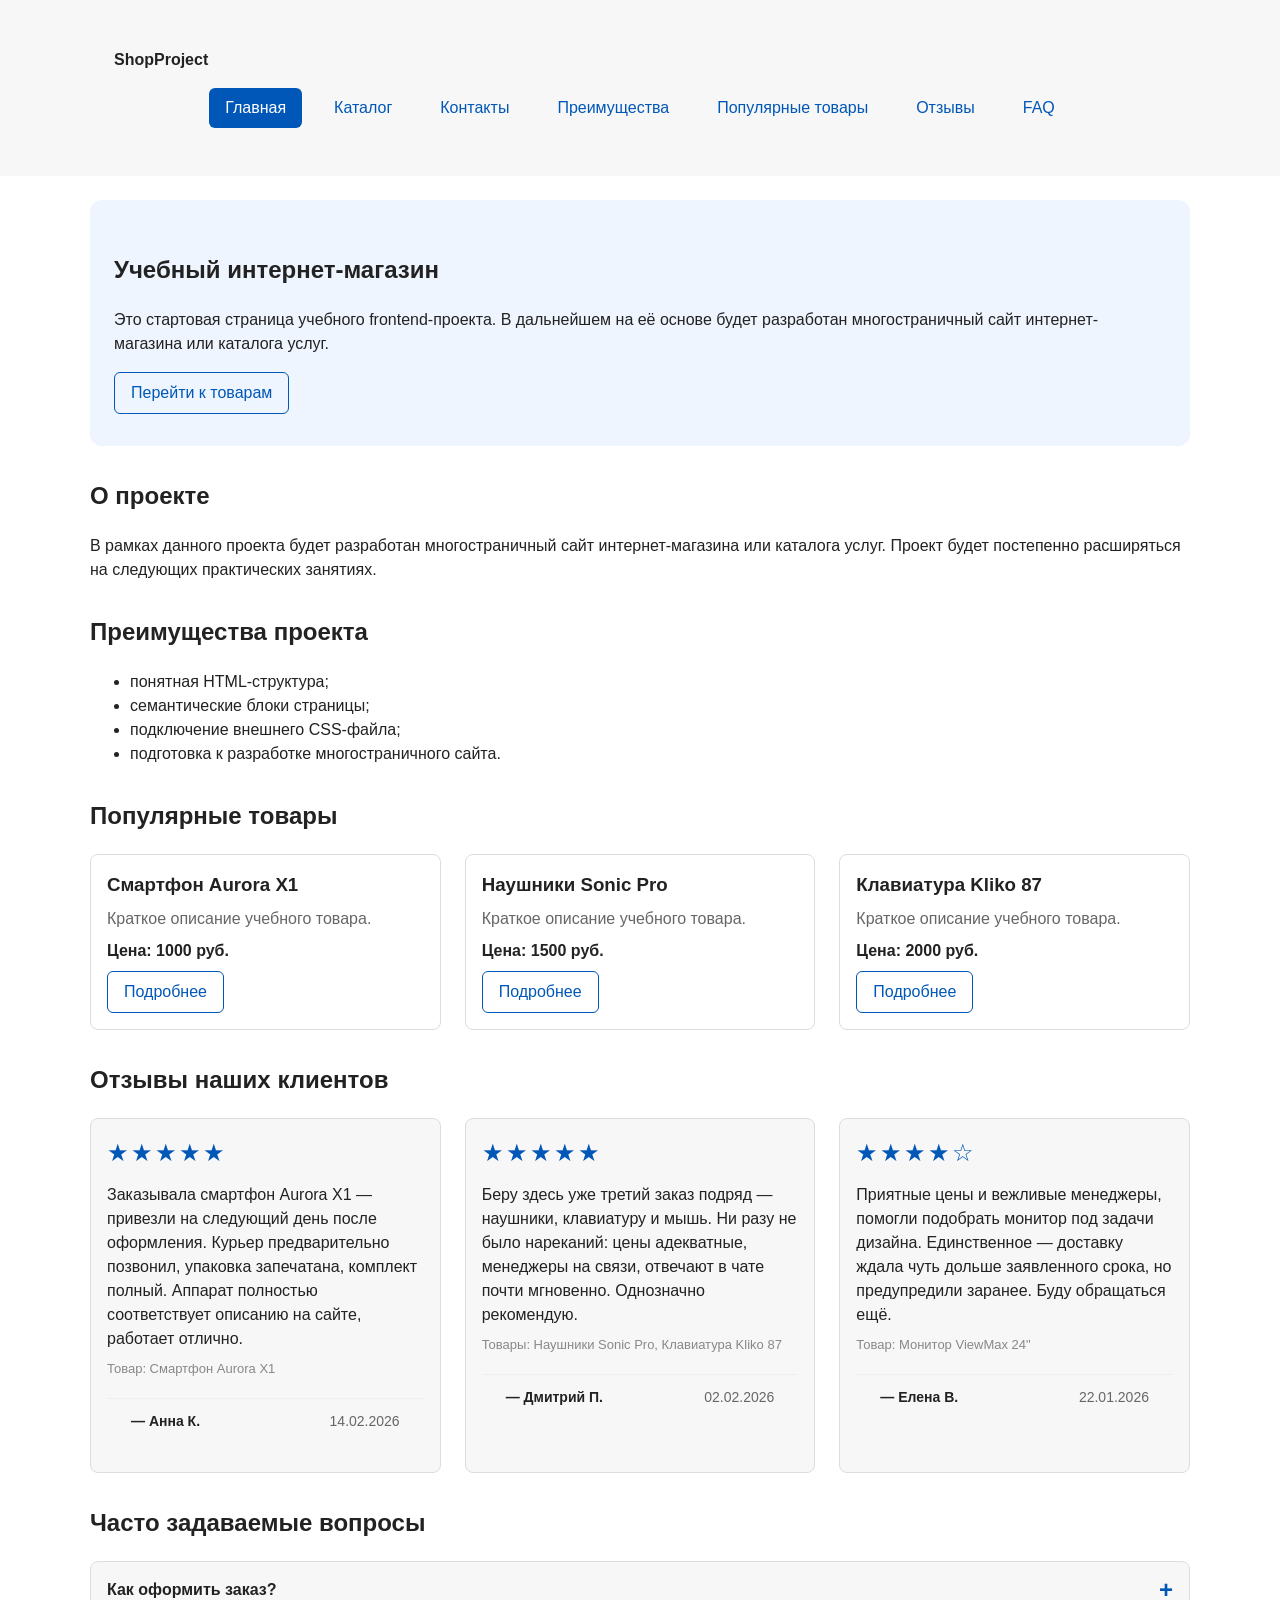
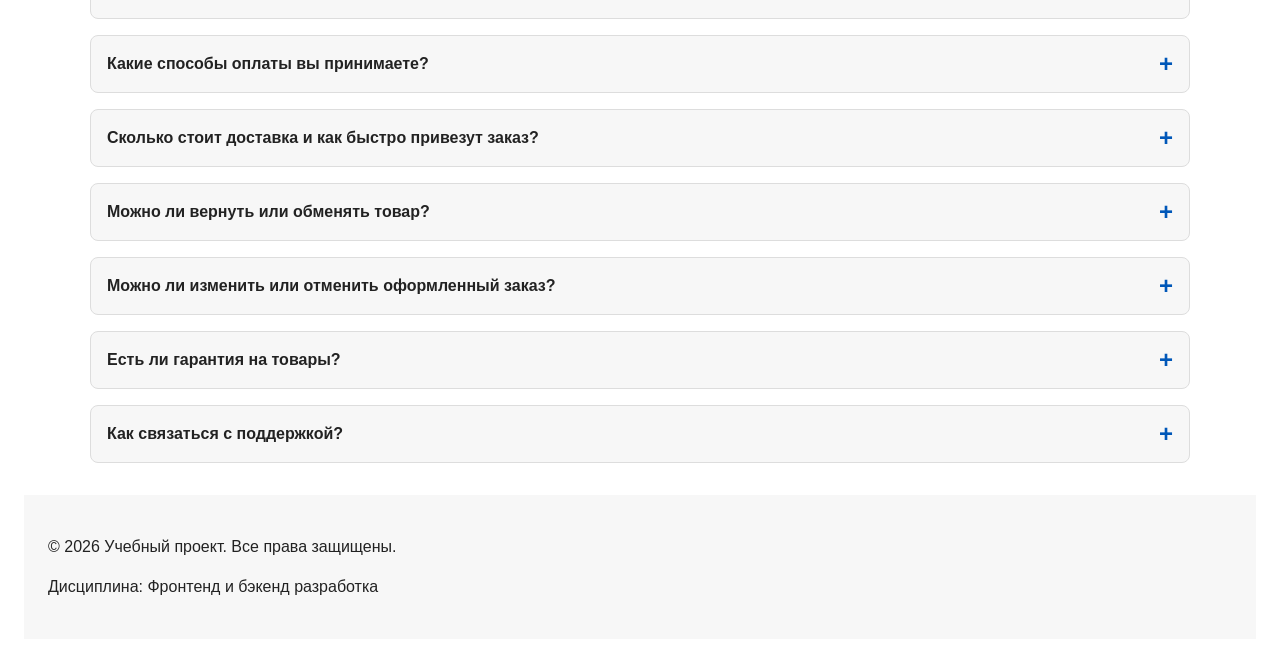
==== commit a6579790: "4 features adapted" ====
--- a/index.html
+++ b/index.html
@@ -37,6 +37,12 @@
           </li>
           <li class="site-nav__item">
             <a class="site-nav__link" href="index.html#popular">Популярные товары</a>
+          </li>
+          <li class="site-nav__item">
+            <a class="site-nav__link" href="index.html#reviews">Отзывы</a>
+          </li>
+          <li class="site-nav__item">
+            <a class="site-nav__link" href="index.html#faq">FAQ</a>
           </li>
         </ul>
       </nav>
@@ -79,42 +85,24 @@
 
       <div class="products-grid">
         <article class="product-card">
-          <h3 class="product-card__title">Товар 1</h3>
-          <p class="product-card__description">Краткое описание товара.</p>
+          <h3 class="product-card__title">Смартфон Aurora X1</h3>
+          <p class="product-card__description">Краткое описание учебного товара.</p>
           <p class="product-card__price">Цена: 1000 руб.</p>
-          <button
-            class="button button--primary product-card__button"
-            type="button"
-            data-product="Товар 1"
-          >
-            Заказать
-          </button>
+          <a class="button button--secondary product-card__button" href="catalog.html#catalog">Подробнее</a>
         </article>
 
         <article class="product-card">
-          <h3 class="product-card__title">Товар 2</h3>
-          <p class="product-card__description">Краткое описание товара.</p>
+          <h3 class="product-card__title">Наушники Sonic Pro</h3>
+          <p class="product-card__description">Краткое описание учебного товара.</p>
           <p class="product-card__price">Цена: 1500 руб.</p>
-          <button
-            class="button button--primary product-card__button"
-            type="button"
-            data-product="Товар 2"
-          >
-            Заказать
-          </button>
+          <a class="button button--secondary product-card__button" href="catalog.html#catalog">Подробнее</a>
         </article>
 
         <article class="product-card">
-          <h3 class="product-card__title">Товар 3</h3>
-          <p class="product-card__description">Краткое описание товара.</p>
+          <h3 class="product-card__title">Клавиатура Kliko 87</h3>
+          <p class="product-card__description">Краткое описание учебного товара.</p>
           <p class="product-card__price">Цена: 2000 руб.</p>
-          <button
-            class="button button--primary product-card__button"
-            type="button"
-            data-product="Товар 3"
-          >
-            Заказать
-          </button>
+          <a class="button button--secondary product-card__button" href="catalog.html#catalog">Подробнее</a>
         </article>
       </div>
     </section>
@@ -124,16 +112,45 @@
 
       <div class="reviews-grid">
         <article class="review-card">
-          <p class="review-card__text">Отличный магазин! Быстрая доставка, товар соответствует описанию.</p>
-          <p class="review-card__author">— Анна</p>
-        </article>
+          <p class="review-card__rating" aria-label="Оценка 5 из 5">★★★★★</p>
+          <p class="review-card__text">
+            Заказывала смартфон Aurora X1 — привезли на следующий день после оформления.
+            Курьер предварительно позвонил, упаковка запечатана, комплект полный.
+            Аппарат полностью соответствует описанию на сайте, работает отлично.
+          </p>
+          <p class="review-card__product">Товар: Смартфон Aurora X1</p>
+          <footer class="review-card__meta">
+            <p class="review-card__author">— Анна К.</p>
+            <time class="review-card__date" datetime="2026-02-14">14.02.2026</time>
+          </footer>
+        </article>
+
         <article class="review-card">
-          <p class="review-card__text">Заказывал здесь уже несколько раз, всегда всё чётко. Рекомендую!</p>
-          <p class="review-card__author">— Дмитрий</p>
-        </article>
+          <p class="review-card__rating" aria-label="Оценка 5 из 5">★★★★★</p>
+          <p class="review-card__text">
+            Беру здесь уже третий заказ подряд — наушники, клавиатуру и мышь.
+            Ни разу не было нареканий: цены адекватные, менеджеры на связи,
+            отвечают в чате почти мгновенно. Однозначно рекомендую.
+          </p>
+          <p class="review-card__product">Товары: Наушники Sonic Pro, Клавиатура Kliko 87</p>
+          <footer class="review-card__meta">
+            <p class="review-card__author">— Дмитрий П.</p>
+            <time class="review-card__date" datetime="2026-02-02">02.02.2026</time>
+          </footer>
+        </article>
+
         <article class="review-card">
-          <p class="review-card__text">Приятные цены и вежливые менеджеры. Буду обращаться ещё.</p>
-          <p class="review-card__author">— Елена</p>
+          <p class="review-card__rating" aria-label="Оценка 4 из 5">★★★★☆</p>
+          <p class="review-card__text">
+            Приятные цены и вежливые менеджеры, помогли подобрать монитор под задачи
+            дизайна. Единственное — доставку ждала чуть дольше заявленного срока,
+            но предупредили заранее. Буду обращаться ещё.
+          </p>
+          <p class="review-card__product">Товар: Монитор ViewMax 24"</p>
+          <footer class="review-card__meta">
+            <p class="review-card__author">— Елена В.</p>
+            <time class="review-card__date" datetime="2026-01-22">22.01.2026</time>
+          </footer>
         </article>
       </div>
     </section>
@@ -144,24 +161,97 @@
       <div class="faq">
         <details class="faq__item">
           <summary class="faq__question">Как оформить заказ?</summary>
-          <p class="faq__answer">Выберите товар в каталоге и нажмите кнопку «Заказать». Заполните форму, укажите контактные данные и отправьте заявку.</p>
-        </details>
+          <p class="faq__answer">
+            Выберите подходящий товар в каталоге и нажмите кнопку «Заказать» —
+            откроется форма оформления заявки. Укажите имя, e-mail и номер телефона
+            в формате <strong>+7 (900) 000-00-00</strong>, при желании добавьте
+            удобную дату связи, тему обращения и комментарий. Поставьте галочку
+            согласия на обработку данных и отправьте заявку — после этого менеджер
+            свяжется с вами, подтвердит наличие товара, уточнит способ оплаты
+            и договорится об удобном времени доставки.
+          </p>
+        </details>
+
         <details class="faq__item">
           <summary class="faq__question">Какие способы оплаты вы принимаете?</summary>
-          <p class="faq__answer">Мы принимаем оплату банковскими картами, а также наличными при получении.</p>
-        </details>
-        <details class="faq__item">
-          <summary class="faq__question">Сколько стоит доставка?</summary>
-          <p class="faq__answer">Доставка по городу — 300 руб. При заказе от 5000 руб. доставка бесплатная.</p>
-        </details>
-        <details class="faq__item">
-          <summary class="faq__question">Можно ли вернуть товар?</summary>
-          <p class="faq__answer">Да, в течение 14 дней с момента покупки, если товар не был в использовании и сохранена упаковка.</p>
+          <p class="faq__answer">
+            Сейчас доступны два варианта: оплата банковской картой (Visa,
+            Mastercard, МИР) и оплата наличными при получении заказа. Оплату
+            картой можно провести как при оформлении заявки, так и курьеру
+            при доставке — по вашему выбору. Для юридических лиц возможна
+            оплата по счёту, для этого укажите в комментарии к заявке, что вам
+            нужны реквизиты для безналичного расчёта.
+          </p>
+        </details>
+
+        <details class="faq__item">
+          <summary class="faq__question">Сколько стоит доставка и как быстро привезут заказ?</summary>
+          <p class="faq__answer">
+            Доставка по городу стоит <strong>300 руб.</strong>, при заказе
+            от <strong>5000 руб.</strong> — бесплатно. Стандартный срок доставки
+            по городу — 1–2 рабочих дня с момента подтверждения заказа.
+            Курьер предварительно позвонит и согласует удобный интервал.
+            Если товар есть на складе и заявка оформлена до 15:00, доставку
+            часто удаётся организовать уже на следующий день. Возможен
+            и самовывоз — адрес и время согласовываются по телефону.
+          </p>
+        </details>
+
+        <details class="faq__item">
+          <summary class="faq__question">Можно ли вернуть или обменять товар?</summary>
+          <p class="faq__answer">
+            Да. Вернуть товар надлежащего качества можно в течение
+            <strong>14 дней</strong> с момента покупки при условии, что товар
+            не был в использовании, сохранены его заводская упаковка, пломбы,
+            ярлыки и полный комплект, а также есть документ, подтверждающий
+            покупку. Если обнаружен производственный дефект — обращайтесь
+            по телефону или через форму на странице «Контакты»: мы поможем
+            оформить возврат или замену, а при необходимости — гарантийный
+            ремонт. Расходы на доставку при возврате товара надлежащего
+            качества несёт покупатель.
+          </p>
+        </details>
+
+        <details class="faq__item">
+          <summary class="faq__question">Можно ли изменить или отменить оформленный заказ?</summary>
+          <p class="faq__answer">
+            Да, пока заказ не передан в доставку. Свяжитесь с нами по телефону
+            или через форму обратной связи, укажите имя и номер телефона,
+            на который оформлялась заявка. Мы скорректируем состав заказа,
+            адрес доставки или время, а также при необходимости полностью
+            отменим заказ. Если посылка уже передана курьеру, отменить её
+            можно в момент получения — просто откажитесь от заказа, оплата
+            не списывается.
+          </p>
+        </details>
+
+        <details class="faq__item">
+          <summary class="faq__question">Есть ли гарантия на товары?</summary>
+          <p class="faq__answer">
+            На всю технику действует гарантия производителя — обычно
+            от 12 месяцев, точный срок указан в документах к конкретной модели.
+            Гарантия распространяется на производственные дефекты и не покрывает
+            повреждения, возникшие из-за неправильной эксплуатации, попадания
+            влаги или механических ударов. Для обращения по гарантии сохраните
+            чек и упаковку — так проще подтвердить дату покупки и серийный номер.
+          </p>
+        </details>
+
+        <details class="faq__item">
+          <summary class="faq__question">Как связаться с поддержкой?</summary>
+          <p class="faq__answer">
+            Позвоните по номеру <a href="tel:+79000000000">+7 (900) 000-00-00</a>
+            или напишите на <a href="mailto:info@example.com">info@example.com</a>.
+            Также можно оставить заявку через форму обратной связи на странице
+            «Контакты» — укажите тему «Консультация» и ваш вопрос в комментарии.
+            Мы отвечаем в рабочие дни с 9:00 до 19:00, обычно в течение
+            одного рабочего дня.
+          </p>
         </details>
       </div>
     </section>
 
-    <aside class="aside-info">
+    <!-- <aside class="aside-info">
       <h2>Информация для студентов</h2>
       <p>
         На следующих практических занятиях этот проект будет расширяться:
@@ -169,122 +259,13 @@
         БЭМ-структура и адаптивная версия сайта.
       </p>
     </aside>
-  </main>
+  </main> -->
 
   <footer id="contacts">
     <p>&copy; 2026 Учебный проект. Все права защищены.</p>
     <p>Дисциплина: Фронтенд и бэкенд разработка</p>
   </footer>
 
-  <dialog class="order-dialog" id="order-dialog" aria-labelledby="order-dialog-title">
-    <h2 class="order-dialog__title" id="order-dialog-title">Оформление заявки</h2>
-
-    <form class="order-form" id="order-form" action="#" method="post" novalidate>
-      <input id="selected-product" name="selected-product" type="hidden">
-
-      <div class="order-form__field">
-        <label class="order-form__label" for="order-name">Имя</label>
-        <input
-          class="order-form__input"
-          id="order-name"
-          name="name"
-          type="text"
-          autocomplete="name"
-          required
-        >
-      </div>
-
-      <div class="order-form__field">
-        <label class="order-form__label" for="order-email">E-mail</label>
-        <input
-          class="order-form__input"
-          id="order-email"
-          name="email"
-          type="email"
-          autocomplete="email"
-          required
-        >
-      </div>
-
-      <div class="order-form__field">
-        <!-- ИСПРАВЛЕНО: for="order-phone" вместо order-email -->
-        <label class="order-form__label" for="order-phone">Телефон</label>
-        <input
-          class="order-form__input"
-          id="order-phone"
-          name="phone"
-          type="tel"
-          inputmode="tel"
-          autocomplete="tel"
-          placeholder="+7 (900) 000-00-00"
-          pattern="^\+7 \(\d{3}\) \d{3}-\d{2}-\d{2}$"
-          required
-        >
-      </div>
-
-      <div class="form-field">
-        <label for="order-date">Дата связи</label>
-        <input
-          class="order-form__input"
-          id="order-date"
-          name="date"
-          type="date"
-        >
-      </div>
-
-      <div class="form-field">
-        <label for="order-topic">Тема заявки</label>
-        <select id="order-topic" name="topic" required>
-          <option value="">Выберите тему</option>
-          <option value="product">Заказ товара</option>
-          <option value="consultation">Консультация</option>
-          <option value="delivery">Доставка</option>
-        </select>
-      </div>
-
-      <div class="form-field">
-        <label for="order-comment">Комментарий</label>
-        <textarea
-          class="order-form__input"
-          id="order-comment"
-          name="comment"
-          rows="4"
-          placeholder="Укажите дополнительную информацию"
-        ></textarea>
-      </div>
-
-      <div class="form-field form-field--checkbox">
-        <label>
-          <input
-            id="order-agreement"
-            name="agreement"
-            type="checkbox"
-            required
-          >
-          Я согласен на обработку данных
-        </label>
-      </div>
-
-      <div class="order-form__actions">
-        <button class="button button--secondary" type="button" id="close-order-dialog">
-          Закрыть
-        </button>
-        <button class="button button--primary" type="submit" id="submit-order-dialog">
-          Отправить заявку
-        </button>
-      </div>
-    </form>
-  </dialog>
-  
-  <button class="scroll-top" type="button" aria-label="Наверх">
-    <span class="scroll-top__icon" aria-hidden="true"></span>
-  </button>
-
-  <p class="success-message" id="success-message" role="status" aria-live="polite" hidden>
-    Форма успешно отправлена!
-  </p>
-
-  <!-- ИСПРАВЛЕНО: единый относительный путь к скриптам -->
   <script src="js/faq.js" defer></script>
   <script src="js/scroll-top.js" defer></script>
 </body>
--- a/css/style.css
+++ b/css/style.css
@@ -231,6 +231,42 @@
   align-self: flex-start;
 }
 
+.product-card {
+  overflow: hidden;      /* скругляет углы у картинки вместе с карточкой */
+}
+
+.product-card__media {
+  position: relative;
+  aspect-ratio: 4 / 3;   /* резервирует место до загрузки — нет «дёрганья» */
+  background: var(--color-surface); /* подложка, пока картинка грузится */
+  overflow: hidden;
+}
+
+.product-card__image {
+  display: block;
+  width: 100%;
+  height: 100%;
+  object-fit: cover;     /* не искажает пропорции */
+  object-position: center;
+  transition: transform 0.4s ease;
+}
+
+.product-card:hover .product-card__image {
+  transform: scale(1.04);
+}
+
+.product-card__actions {
+  display: flex;
+  flex-wrap: wrap;
+  gap: var(--space-sm);
+  margin-top: auto;      /* кнопки прижаты к низу карточки */
+}
+
+.product-card__actions .button {
+  flex: 1 1 auto;
+  text-align: center;
+}
+
 /* ===============================
    7. Формы и модальное окно
    =============================== */
@@ -668,4 +704,191 @@
   .reviews-grid {
     grid-template-columns: 1fr;
   }
+}
+
+.review-card__rating {
+  margin: 0 0 4px;
+  color: #0057b8;
+  font-size: 24px;
+  letter-spacing: 2px;
+}
+
+.review-card__product {
+  margin: 0;
+  font-size: 13px;
+  color: #888;
+}
+
+.review-card__meta {
+  display: flex;
+  justify-content: space-between;
+  align-items: center;
+  gap: 8px;
+  margin-top: 12px;
+  padding-top: 12px;
+  border-top: 1px solid #eee;
+  font-size: 14px;
+  color: #666;
+}
+
+.review-card__meta .review-card__author {
+  margin: 0;
+  font-weight: 600;
+  color: #222;
+}
+
+.review-card__meta .review-card__date {
+  margin: 0;
+}
+
+/* --- Кнопка-крестик в углу диалога --- */
+.order-dialog {
+  position: relative;
+}
+
+.order-dialog__close {
+  position: absolute;
+  top: 8px;
+  right: 8px;
+  width: 36px;
+  height: 36px;
+  padding: 0;
+  border: none;
+  border-radius: 50%;
+  background: transparent;
+  color: #666;
+  font-size: 24px;
+  line-height: 1;
+  cursor: pointer;
+  display: flex;
+  align-items: center;
+  justify-content: center;
+  transition: background 0.2s, color 0.2s;
+}
+
+.order-dialog__close:hover,
+.order-dialog__close:focus-visible {
+  background: #f0f0f0;
+  color: #000;
+}
+
+/* --- Кнопка "Очистить всё" --- */
+.button--ghost {
+  background: transparent;
+  border: 1px solid #ccc;
+  color: #555;
+}
+
+.button--ghost:hover {
+  background: #f5f5f5;
+  color: #222;
+}
+
+/* --- Подсказки об ошибках --- */
+.order-form__error {
+  margin: 4px 0 0;
+  font-size: 13px;
+  line-height: 1.3;
+  color: #d32f2f;
+}
+
+.order-form__error[hidden] {
+  display: none;
+}
+
+/* Красная рамка у невалидного поля */
+.order-form__input[aria-invalid="true"],
+#order-topic[aria-invalid="true"] {
+  border-color: #d32f2f;
+  outline-color: #d32f2f;
+}
+
+.form-field--checkbox input[aria-invalid="true"] {
+  outline: 2px solid #d32f2f;
+  outline-offset: 2px;
+}
+
+/* */
+/* --- Контакты: карточки --- */
+.contact-cards {
+  display: grid;
+  grid-template-columns: repeat(auto-fit, minmax(220px, 1fr));
+  gap: var(--space-lg);
+  margin-top: var(--space-lg);
+}
+
+.contact-card {
+  padding: var(--space-md);
+  border: 1px solid var(--color-border);
+  border-radius: var(--radius-md);
+  background-color: var(--color-surface);
+}
+
+.contact-card__title {
+  margin: 0 0 var(--space-sm);
+  font-size: 14px;
+  text-transform: uppercase;
+  letter-spacing: 0.05em;
+  color: var(--color-muted);
+}
+
+.contact-card__value {
+  margin: 0 0 var(--space-xs);
+  font-size: 18px;
+  font-weight: 600;
+  word-break: break-word;
+}
+
+.contact-card__value a {
+  color: var(--color-text);
+  text-decoration: none;
+}
+
+.contact-card__value a:hover {
+  color: var(--color-primary);
+  text-decoration: underline;
+}
+
+.contact-card__note {
+  margin: 0;
+  font-size: 14px;
+  color: var(--color-muted);
+}
+
+/* --- Обратная связь: кнопки --- */
+.feedback-actions {
+  display: flex;
+  flex-wrap: wrap;
+  gap: var(--space-md);
+  margin-top: var(--space-md);
+}
+
+/* --- Реквизиты --- */
+.contacts-requisites {
+  display: grid;
+  grid-template-columns: max-content 1fr;
+  gap: var(--space-sm) var(--space-lg);
+  margin: 0;
+  padding: var(--space-md);
+  border-radius: var(--radius-md);
+  background-color: var(--color-surface);
+}
+
+.contacts-requisites dt {
+  color: var(--color-muted);
+}
+
+.contacts-requisites dd {
+  margin: 0;
+  font-weight: 600;
+}
+
+@media (max-width: 600px) {
+  .contacts-requisites {
+    grid-template-columns: 1fr;
+  }
+
+  .contacts-requisites dt {
+    font-size: 13px;
+  }
 }
